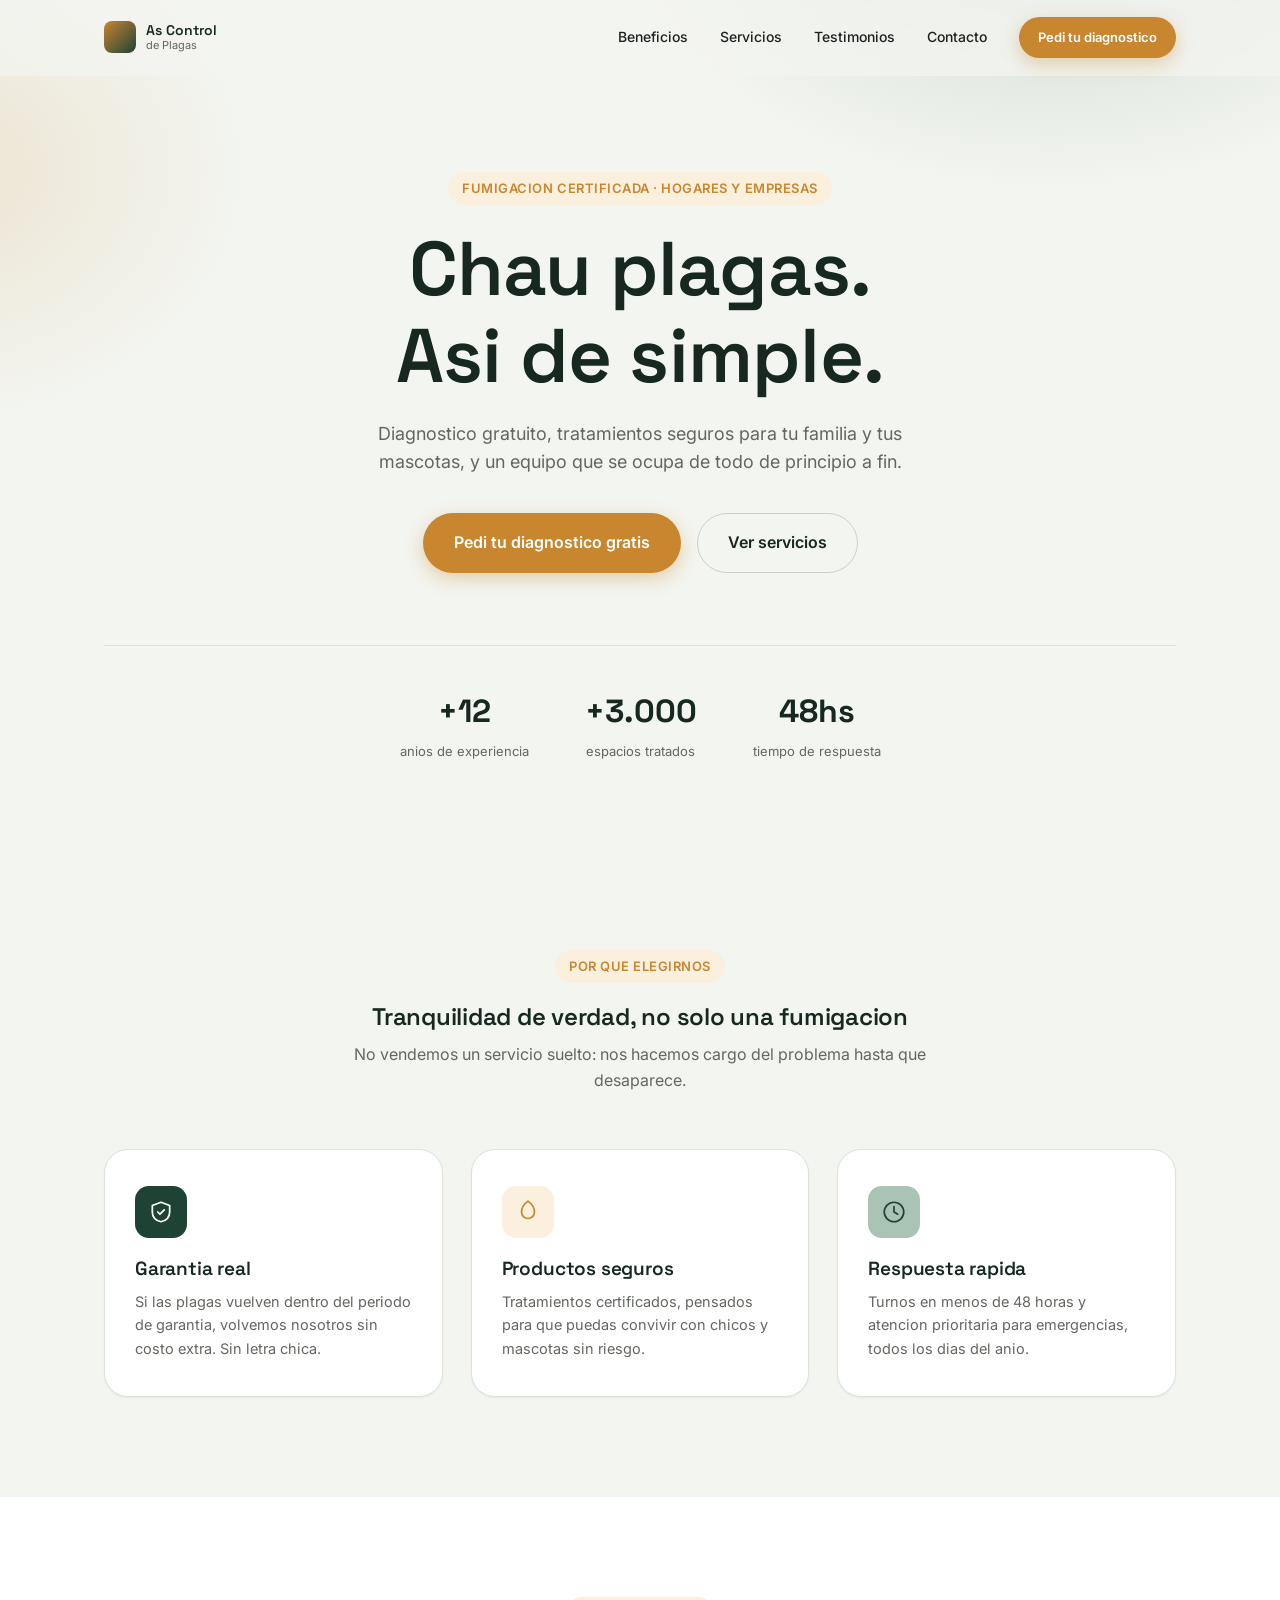
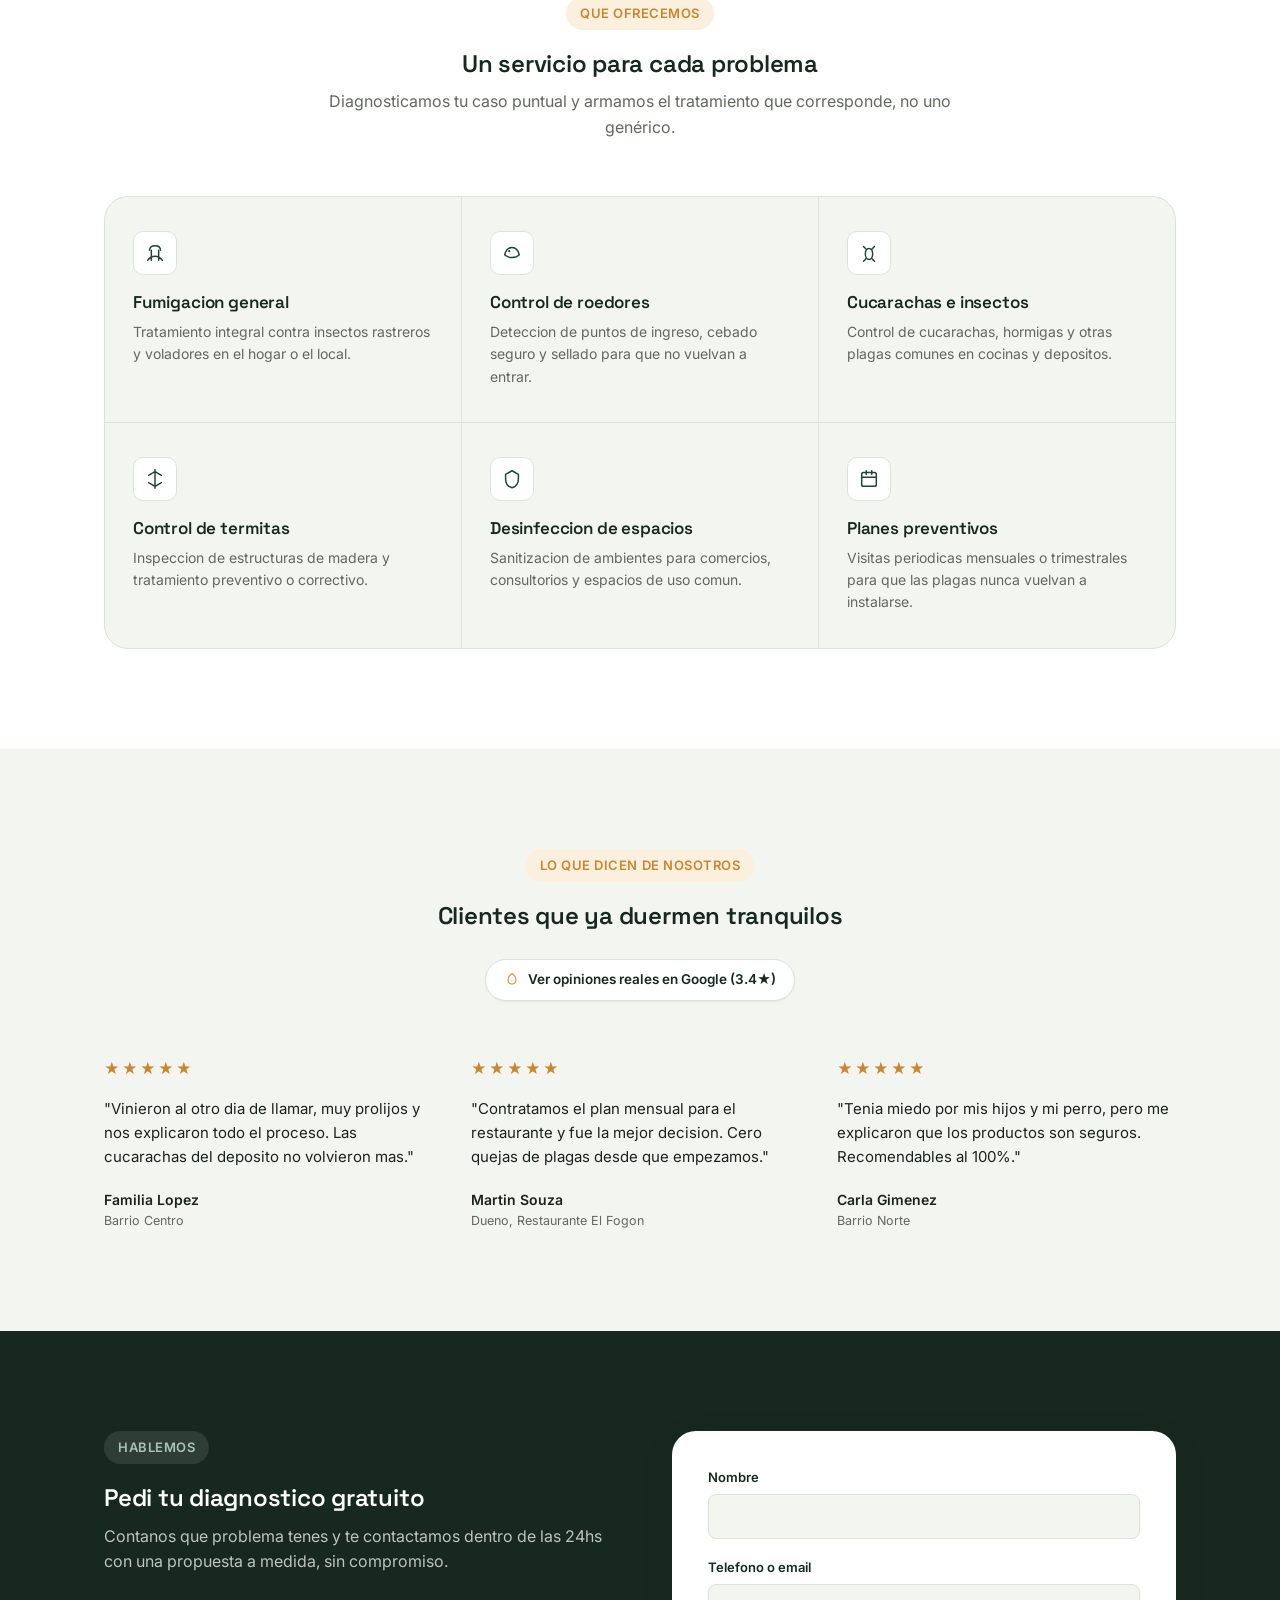
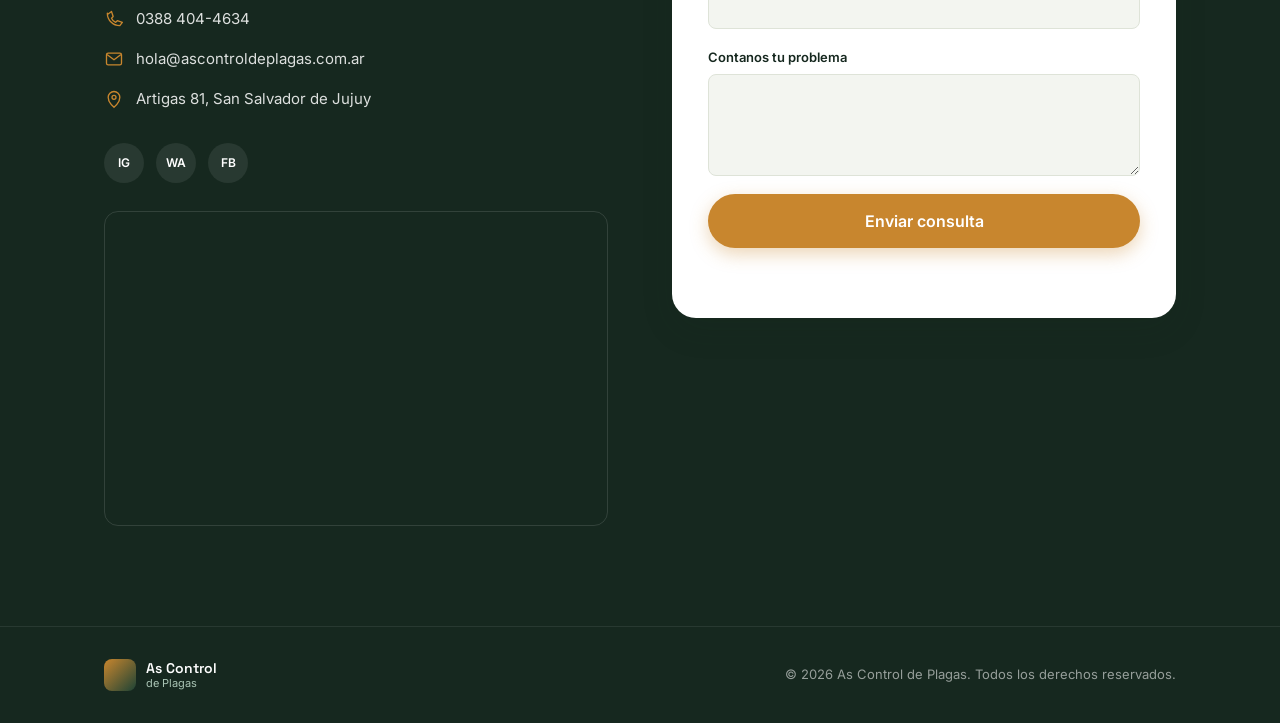
==== index.html @ 462b694d "feat: landing page para As Control de Plagas Pagina de una sola seccion (hero, beneficios, servicios" ====
<!DOCTYPE html>
<html lang="es">
<head>
    <meta charset="UTF-8">
    <meta name="viewport" content="width=device-width, initial-scale=1">
    <title>As Control de Plagas — Fumigacion profesional</title>
    <meta name="description" content="Fumigacion y control de plagas para hogares y empresas. Diagnostico gratuito, productos seguros y garantia real.">
    <link rel="preconnect" href="https://fonts.googleapis.com">
    <link rel="preconnect" href="https://fonts.gstatic.com" crossorigin>
    <link href="https://fonts.googleapis.com/css2?family=Space+Grotesk:wght@500;600;700&family=Inter:wght@400;500;600&display=swap" rel="stylesheet">
    <link rel="stylesheet" href="style.css">
</head>
<body>

    <!-- ============ HEADER ============ -->
    <header class="header" id="header">
        <div class="container header__row">
            <a href="#inicio" class="brand">
                <span class="brand__mark"></span>
                <span class="brand__text">As Control<br><span>de Plagas</span></span>
            </a>

            <nav class="nav" id="nav">
                <a href="#beneficios" class="nav__link">Beneficios</a>
                <a href="#servicios" class="nav__link">Servicios</a>
                <a href="#testimonios" class="nav__link">Testimonios</a>
                <a href="#contacto" class="nav__link">Contacto</a>
                <a href="#contacto" class="btn btn--primary btn--sm">Pedi tu diagnostico</a>
            </nav>

            <button class="nav-toggle" id="nav-toggle" aria-label="Abrir menu" aria-expanded="false" aria-controls="nav">
                <span></span><span></span><span></span>
            </button>
        </div>
    </header>

    <main>

        <!-- ============ HERO ============ -->
        <section class="hero" id="inicio">
            <div class="hero__bg" aria-hidden="true"></div>
            <div class="container hero__inner">
                <p class="eyebrow reveal">Fumigacion certificada · Hogares y empresas</p>
                <h1 class="hero__title reveal">Chau plagas.<br>Asi de simple.</h1>
                <p class="hero__subtitle reveal">
                    Diagnostico gratuito, tratamientos seguros para tu familia y tus mascotas,
                    y un equipo que se ocupa de todo de principio a fin.
                </p>
                <div class="hero__actions reveal">
                    <a href="#contacto" class="btn btn--primary btn--lg">Pedi tu diagnostico gratis</a>
                    <a href="#servicios" class="btn btn--ghost btn--lg">Ver servicios</a>
                </div>

                <dl class="hero__stats reveal">
                    <div class="hero__stat">
                        <dt>+12</dt>
                        <dd>anios de experiencia</dd>
                    </div>
                    <div class="hero__stat">
                        <dt>+3.000</dt>
                        <dd>espacios tratados</dd>
                    </div>
                    <div class="hero__stat">
                        <dt>48hs</dt>
                        <dd>tiempo de respuesta</dd>
                    </div>
                </dl>
            </div>
        </section>

        <!-- ============ BENEFICIOS ============ -->
        <section class="section" id="beneficios">
            <div class="container">
                <div class="section__head reveal">
                    <p class="eyebrow">Por que elegirnos</p>
                    <h2>Tranquilidad de verdad, no solo una fumigacion</h2>
                    <p class="section__lead">No vendemos un servicio suelto: nos hacemos cargo del problema hasta que desaparece.</p>
                </div>

                <div class="cards cards--3">
                    <article class="card reveal">
                        <div class="card__icon card__icon--pine" aria-hidden="true">
                            <svg viewBox="0 0 24 24" fill="none"><path d="M12 3L4 6v6c0 4.5 3.2 7.9 8 9 4.8-1.1 8-4.5 8-9V6l-8-3Z" stroke="currentColor" stroke-width="1.6" stroke-linejoin="round"/><path d="M9 12l2 2 4-4" stroke="currentColor" stroke-width="1.6" stroke-linecap="round" stroke-linejoin="round"/></svg>
                        </div>
                        <h3>Garantia real</h3>
                        <p>Si las plagas vuelven dentro del periodo de garantia, volvemos nosotros sin costo extra. Sin letra chica.</p>
                    </article>

                    <article class="card reveal">
                        <div class="card__icon card__icon--amber" aria-hidden="true">
                            <svg viewBox="0 0 24 24" fill="none"><path d="M12 2c4 3 6 6.5 6 10a6 6 0 1 1-12 0c0-3.5 2-7 6-10Z" stroke="currentColor" stroke-width="1.6" stroke-linejoin="round"/></svg>
                        </div>
                        <h3>Productos seguros</h3>
                        <p>Tratamientos certificados, pensados para que puedas convivir con chicos y mascotas sin riesgo.</p>
                    </article>

                    <article class="card reveal">
                        <div class="card__icon card__icon--sage" aria-hidden="true">
                            <svg viewBox="0 0 24 24" fill="none"><path d="M12 7v5l3.5 2" stroke="currentColor" stroke-width="1.6" stroke-linecap="round" stroke-linejoin="round"/><circle cx="12" cy="12" r="9" stroke="currentColor" stroke-width="1.6"/></svg>
                        </div>
                        <h3>Respuesta rapida</h3>
                        <p>Turnos en menos de 48 horas y atencion prioritaria para emergencias, todos los dias del anio.</p>
                    </article>
                </div>
            </div>
        </section>

        <!-- ============ SERVICIOS ============ -->
        <section class="section section--alt" id="servicios">
            <div class="container">
                <div class="section__head reveal">
                    <p class="eyebrow">Que ofrecemos</p>
                    <h2>Un servicio para cada problema</h2>
                    <p class="section__lead">Diagnosticamos tu caso puntual y armamos el tratamiento que corresponde, no uno genérico.</p>
                </div>

                <div class="services">
                    <article class="service reveal">
                        <div class="service__icon" aria-hidden="true">
                            <svg viewBox="0 0 24 24" fill="none"><path d="M4 20c4-6 12-6 16 0M8 20V9m8 11V9M6 9c0-3 2.5-5 6-5s6 2 6 5" stroke="currentColor" stroke-width="1.6" stroke-linecap="round" stroke-linejoin="round"/></svg>
                        </div>
                        <h3>Fumigacion general</h3>
                        <p>Tratamiento integral contra insectos rastreros y voladores en el hogar o el local.</p>
                    </article>

                    <article class="service reveal">
                        <div class="service__icon" aria-hidden="true">
                            <svg viewBox="0 0 24 24" fill="none"><circle cx="9" cy="10" r="1.2" fill="currentColor"/><path d="M4 14c1-4 3.5-8 8-8s7 4 8 8c-2 2-4.5 3-8 3s-6-1-8-3Z" stroke="currentColor" stroke-width="1.6" stroke-linejoin="round"/></svg>
                        </div>
                        <h3>Control de roedores</h3>
                        <p>Deteccion de puntos de ingreso, cebado seguro y sellado para que no vuelvan a entrar.</p>
                    </article>

                    <article class="service reveal">
                        <div class="service__icon" aria-hidden="true">
                            <svg viewBox="0 0 24 24" fill="none"><ellipse cx="12" cy="13" rx="4" ry="6" stroke="currentColor" stroke-width="1.6"/><path d="M9 8l-3-3M15 8l3-3M9 18l-3 3M15 18l3 3" stroke="currentColor" stroke-width="1.6" stroke-linecap="round"/></svg>
                        </div>
                        <h3>Cucarachas e insectos</h3>
                        <p>Control de cucarachas, hormigas y otras plagas comunes en cocinas y depositos.</p>
                    </article>

                    <article class="service reveal">
                        <div class="service__icon" aria-hidden="true">
                            <svg viewBox="0 0 24 24" fill="none"><path d="M12 2v20M5 8l7-4 7 4M5 16l7 4 7-4" stroke="currentColor" stroke-width="1.6" stroke-linecap="round" stroke-linejoin="round"/></svg>
                        </div>
                        <h3>Control de termitas</h3>
                        <p>Inspeccion de estructuras de madera y tratamiento preventivo o correctivo.</p>
                    </article>

                    <article class="service reveal">
                        <div class="service__icon" aria-hidden="true">
                            <svg viewBox="0 0 24 24" fill="none"><path d="M12 3l7 4v5c0 5-3.2 8.5-7 9.5C8.2 20.5 5 17 5 12V7l7-4Z" stroke="currentColor" stroke-width="1.6" stroke-linejoin="round"/></svg>
                        </div>
                        <h3>Desinfeccion de espacios</h3>
                        <p>Sanitizacion de ambientes para comercios, consultorios y espacios de uso comun.</p>
                    </article>

                    <article class="service reveal">
                        <div class="service__icon" aria-hidden="true">
                            <svg viewBox="0 0 24 24" fill="none"><rect x="4" y="5" width="16" height="15" rx="2" stroke="currentColor" stroke-width="1.6"/><path d="M4 10h16M9 3v4M15 3v4" stroke="currentColor" stroke-width="1.6" stroke-linecap="round"/></svg>
                        </div>
                        <h3>Planes preventivos</h3>
                        <p>Visitas periodicas mensuales o trimestrales para que las plagas nunca vuelvan a instalarse.</p>
                    </article>
                </div>
            </div>
        </section>

        <!-- ============ TESTIMONIOS ============ -->
        <section class="section" id="testimonios">
            <div class="container">
                <div class="section__head reveal">
                    <p class="eyebrow">Lo que dicen de nosotros</p>
                    <h2>Clientes que ya duermen tranquilos</h2>
                    <a class="google-badge" href="https://www.google.com/maps/search/As+Control+de+Plagas+San+Salvador+de+Jujuy" target="_blank" rel="noopener">
                        <svg viewBox="0 0 24 24" fill="none" aria-hidden="true"><path d="M12 2c4 3 6 6.5 6 10a6 6 0 1 1-12 0c0-3.5 2-7 6-10Z" stroke="currentColor" stroke-width="1.6" stroke-linejoin="round"/></svg>
                        Ver opiniones reales en Google (3.4★)
                    </a>
                </div>

                <!-- Testimonios de ejemplo: reemplazar por opiniones reales antes de publicar -->
                <div class="cards cards--3">
                    <article class="testimonial reveal">
                        <div class="testimonial__stars" aria-label="5 de 5 estrellas">★★★★★</div>
                        <p>"Vinieron al otro dia de llamar, muy prolijos y nos explicaron todo el proceso. Las cucarachas del deposito no volvieron mas."</p>
                        <div class="testimonial__author">
                            <span class="testimonial__name">Familia Lopez</span>
                            <span class="testimonial__role">Barrio Centro</span>
                        </div>
                    </article>

                    <article class="testimonial reveal">
                        <div class="testimonial__stars" aria-label="5 de 5 estrellas">★★★★★</div>
                        <p>"Contratamos el plan mensual para el restaurante y fue la mejor decision. Cero quejas de plagas desde que empezamos."</p>
                        <div class="testimonial__author">
                            <span class="testimonial__name">Martin Souza</span>
                            <span class="testimonial__role">Dueno, Restaurante El Fogon</span>
                        </div>
                    </article>

                    <article class="testimonial reveal">
                        <div class="testimonial__stars" aria-label="5 de 5 estrellas">★★★★★</div>
                        <p>"Tenia miedo por mis hijos y mi perro, pero me explicaron que los productos son seguros. Recomendables al 100%."</p>
                        <div class="testimonial__author">
                            <span class="testimonial__name">Carla Gimenez</span>
                            <span class="testimonial__role">Barrio Norte</span>
                        </div>
                    </article>
                </div>
            </div>
        </section>

        <!-- ============ CONTACTO ============ -->
        <section class="section section--dark" id="contacto">
            <div class="container contact">
                <div class="contact__intro reveal">
                    <p class="eyebrow eyebrow--light">Hablemos</p>
                    <h2>Pedi tu diagnostico gratuito</h2>
                    <p class="section__lead section__lead--light">
                        Contanos que problema tenes y te contactamos dentro de las 24hs
                        con una propuesta a medida, sin compromiso.
                    </p>

                    <ul class="contact__list">
                        <li>
                            <svg viewBox="0 0 24 24" fill="none" aria-hidden="true"><path d="M4 5c0 8.3 6.7 15 15 15l3-4-6-2-2 2c-2.5-1-4-2.5-5-5l2-2-2-6-4 3Z" stroke="currentColor" stroke-width="1.6" stroke-linejoin="round"/></svg>
                            <a href="tel:+543884044634">0388 404-4634</a>
                        </li>
                        <li>
                            <svg viewBox="0 0 24 24" fill="none" aria-hidden="true"><rect x="3" y="5" width="18" height="14" rx="2" stroke="currentColor" stroke-width="1.6"/><path d="m4 7 8 6 8-6" stroke="currentColor" stroke-width="1.6" stroke-linecap="round" stroke-linejoin="round"/></svg>
                            <a href="mailto:hola@ascontroldeplagas.com.ar">hola@ascontroldeplagas.com.ar</a>
                        </li>
                        <li>
                            <svg viewBox="0 0 24 24" fill="none" aria-hidden="true"><path d="M12 22s7-6.2 7-12a7 7 0 1 0-14 0c0 5.8 7 12 7 12Z" stroke="currentColor" stroke-width="1.6"/><circle cx="12" cy="10" r="2.4" stroke="currentColor" stroke-width="1.6"/></svg>
                            <a href="https://www.google.com/maps/search/As+Control+de+Plagas+San+Salvador+de+Jujuy" target="_blank" rel="noopener">Artigas 81, San Salvador de Jujuy</a>
                        </li>
                    </ul>

                    <div class="contact__social">
                        <a href="#" aria-label="Instagram">IG</a>
                        <a href="#" aria-label="WhatsApp">WA</a>
                        <a href="#" aria-label="Facebook">FB</a>
                    </div>

                    <div class="contact__map reveal">
                        <iframe
                            src="https://maps.google.com/maps?q=Artigas+81+San+Salvador+de+Jujuy&output=embed"
                            title="Ubicacion de As Control de Plagas en el mapa"
                            loading="lazy"
                            referrerpolicy="no-referrer-when-downgrade">
                        </iframe>
                    </div>
                </div>

                <form class="contact-form reveal" id="contact-form" novalidate>
                    <div class="form-field">
                        <label for="nombre">Nombre</label>
                        <input id="nombre" name="nombre" type="text" required>
                    </div>
                    <div class="form-field">
                        <label for="telefono">Telefono o email</label>
                        <input id="telefono" name="telefono" type="text" required>
                    </div>
                    <div class="form-field">
                        <label for="mensaje">Contanos tu problema</label>
                        <textarea id="mensaje" name="mensaje" rows="4" required></textarea>
                    </div>
                    <button type="submit" class="btn btn--primary btn--lg btn--block">Enviar consulta</button>
                    <p class="contact-form__status" id="contact-form-status" role="status" aria-live="polite"></p>
                </form>
            </div>
        </section>

    </main>

    <!-- ============ FOOTER ============ -->
    <footer class="footer">
        <div class="container footer__row">
            <a href="#inicio" class="brand brand--footer">
                <span class="brand__mark"></span>
                <span class="brand__text">As Control<br><span>de Plagas</span></span>
            </a>
            <p class="footer__copy">© <span id="anio-actual"></span> As Control de Plagas. Todos los derechos reservados.</p>
        </div>
    </footer>

    <a href="#contacto" class="fab" aria-label="Pedir diagnostico">
        <svg viewBox="0 0 24 24" fill="none"><path d="M4 5c0 8.3 6.7 15 15 15l3-4-6-2-2 2c-2.5-1-4-2.5-5-5l2-2-2-6-4 3Z" stroke="currentColor" stroke-width="1.7" stroke-linejoin="round"/></svg>
    </a>

    <script src="script.js"></script>
</body>
</html>
---- style.css ----
:root{
    --color-pine-900:#16281F;
    --color-pine-700:#1E4335;
    --color-pine-500:#2E5D48;
    --color-sage-400:#4C7A63;
    --color-sage-200:#A9C4B4;

    --color-bg:#F3F5F0;
    --color-surface:#FFFFFF;
    --color-border:#DEE3D8;

    --color-text:#1B231F;
    --color-text-muted:#62685F;

    --color-amber:#C8862E;
    --color-amber-bg:#FBF0DE;

    --font-display:"Space Grotesk", sans-serif;
    --font-body:"Inter", sans-serif;

    --radius-sm:8px;
    --radius:14px;
    --radius-lg:24px;
    --shadow-sm:0 1px 2px rgba(22,40,31,0.06);
    --shadow-md:0 12px 32px rgba(22,40,31,0.14);
    --header-h:76px;
    --container-w:1120px;
}

*, *::before, *::after{box-sizing:border-box;}

html{scroll-behavior:smooth; scroll-padding-top:var(--header-h);}

body{
    margin:0;
    font-family:var(--font-body);
    background:var(--color-bg);
    color:var(--color-text);
    font-size:16px;
    line-height:1.6;
    -webkit-font-smoothing:antialiased;
}

h1,h2,h3{
    font-family:var(--font-display);
    font-weight:600;
    margin:0 0 12px;
    letter-spacing:-0.01em;
    line-height:1.15;
    color:var(--color-pine-900);
}

p{margin:0 0 0;}
a{color:inherit; text-decoration:none;}
ul{list-style:none; margin:0; padding:0;}
button{font-family:inherit;}
img,svg{display:block; max-width:100%;}

.container{
    width:100%;
    max-width:var(--container-w);
    margin:0 auto;
    padding:0 24px;
}

/* ---------- botones ---------- */

.btn{
    display:inline-flex;
    align-items:center;
    justify-content:center;
    gap:8px;
    padding:13px 24px;
    border-radius:100px;
    font-family:var(--font-body);
    font-weight:600;
    font-size:15px;
    border:1px solid transparent;
    cursor:pointer;
    transition:transform .18s ease, box-shadow .18s ease, background-color .18s ease, color .18s ease;
    white-space:nowrap;
}

.btn--primary{
    background:var(--color-amber);
    color:#fff;
    box-shadow:0 6px 18px rgba(200,134,46,0.35);
}
.btn--primary:hover{transform:translateY(-2px); box-shadow:0 10px 24px rgba(200,134,46,0.42);}

.btn--ghost{
    background:transparent;
    border-color:rgba(27,35,31,0.18);
    color:var(--color-pine-900);
}
.btn--ghost:hover{background:rgba(27,35,31,0.05); transform:translateY(-2px);}

.btn--lg{padding:16px 30px; font-size:16px;}
.btn--sm{padding:9px 18px; font-size:13px;}
.btn--block{width:100%;}

/* ---------- header ---------- */

.header{
    position:fixed;
    top:0; left:0; right:0;
    height:var(--header-h);
    display:flex;
    align-items:center;
    z-index:100;
    background:rgba(243,245,240,0.75);
    backdrop-filter:blur(10px);
    -webkit-backdrop-filter:blur(10px);
    border-bottom:1px solid transparent;
    transition:border-color .25s ease, background-color .25s ease;
}

.header.is-scrolled{
    background:rgba(243,245,240,0.92);
    border-bottom-color:var(--color-border);
}

.header__row{
    display:flex;
    align-items:center;
    justify-content:space-between;
    gap:24px;
}

.brand{
    display:flex;
    align-items:center;
    gap:10px;
    flex-shrink:0;
}

.brand__mark{
    width:32px;
    height:32px;
    border-radius:8px;
    background:linear-gradient(135deg, var(--color-amber), var(--color-pine-700));
    flex-shrink:0;
}

.brand__text{
    font-family:var(--font-display);
    font-weight:600;
    font-size:14px;
    line-height:1.2;
    color:var(--color-pine-900);
}
.brand__text span{
    display:block;
    font-size:11px;
    font-weight:400;
    color:var(--color-text-muted);
    font-family:var(--font-body);
}

.brand--footer .brand__text{color:#fff;}
.brand--footer .brand__text span{color:var(--color-sage-200);}

.nav{
    display:flex;
    align-items:center;
    gap:32px;
}

.nav__link{
    font-size:14px;
    font-weight:500;
    color:var(--color-text);
    position:relative;
    padding:4px 0;
}
.nav__link::after{
    content:"";
    position:absolute;
    left:0; right:100%;
    bottom:0;
    height:2px;
    background:var(--color-amber);
    transition:right .22s ease;
}
.nav__link:hover::after{right:0;}

.nav-toggle{
    display:none;
    flex-direction:column;
    justify-content:center;
    gap:5px;
    width:40px;
    height:40px;
    border:none;
    background:transparent;
    cursor:pointer;
    flex-shrink:0;
}
.nav-toggle span{
    display:block;
    height:2px;
    width:22px;
    margin:0 auto;
    background:var(--color-pine-900);
    border-radius:2px;
    transition:transform .25s ease, opacity .25s ease;
}
.nav-toggle.is-open span:nth-child(1){transform:translateY(7px) rotate(45deg);}
.nav-toggle.is-open span:nth-child(2){opacity:0;}
.nav-toggle.is-open span:nth-child(3){transform:translateY(-7px) rotate(-45deg);}

/* ---------- hero ---------- */

.hero{
    position:relative;
    padding:calc(var(--header-h) + 96px) 0 88px;
    overflow:hidden;
}

.hero__bg{
    position:absolute;
    inset:0;
    z-index:-1;
    background:
        radial-gradient(640px 420px at 82% -10%, rgba(76,122,99,0.22), transparent 65%),
        radial-gradient(520px 420px at -5% 20%, rgba(200,134,46,0.16), transparent 60%),
        var(--color-bg);
}

.hero__inner{text-align:center;}

.eyebrow{
    display:inline-block;
    font-size:13px;
    font-weight:600;
    letter-spacing:0.04em;
    text-transform:uppercase;
    color:var(--color-sage-400);
    background:var(--color-amber-bg);
    color:var(--color-amber);
    padding:6px 14px;
    border-radius:100px;
    margin:0 0 20px;
}

.eyebrow--light{background:rgba(255,255,255,0.1); color:var(--color-sage-200);}

.hero__title{
    font-size:clamp(40px, 6.5vw, 76px);
    max-width:16ch;
    margin:0 auto 20px;
}

.hero__subtitle{
    font-size:18px;
    color:var(--color-text-muted);
    max-width:52ch;
    margin:0 auto 36px;
}

.hero__actions{
    display:flex;
    align-items:center;
    justify-content:center;
    gap:16px;
    flex-wrap:wrap;
    margin-bottom:72px;
}

.hero__stats{
    display:flex;
    justify-content:center;
    gap:56px;
    flex-wrap:wrap;
    margin:0;
    padding-top:40px;
    border-top:1px solid var(--color-border);
}

.hero__stat{display:flex; flex-direction:column; align-items:center; gap:4px;}
.hero__stat dt{
    font-family:var(--font-display);
    font-size:32px;
    font-weight:700;
    color:var(--color-pine-900);
}
.hero__stat dd{margin:0; font-size:13px; color:var(--color-text-muted);}

/* ---------- secciones genericas ---------- */

.section{padding:100px 0;}
.section--alt{background:var(--color-surface);}

.section__head{
    text-align:center;
    max-width:640px;
    margin:0 auto 56px;
}

.section__lead{
    font-size:16px;
    color:var(--color-text-muted);
    margin-top:12px;
}
.section__lead--light{color:rgba(255,255,255,0.72);}

.google-badge{
    display:inline-flex;
    align-items:center;
    gap:8px;
    margin-top:18px;
    padding:9px 18px;
    border-radius:100px;
    border:1px solid var(--color-border);
    background:var(--color-surface);
    font-size:13.5px;
    font-weight:600;
    color:var(--color-pine-900);
    box-shadow:var(--shadow-sm);
    transition:transform .2s ease, box-shadow .2s ease;
}
.google-badge svg{width:16px; height:16px; color:var(--color-amber);}
.google-badge:hover{transform:translateY(-2px); box-shadow:var(--shadow-md);}

/* ---------- cards (beneficios / testimonios) ---------- */

.cards{
    display:grid;
    gap:28px;
}
.cards--3{grid-template-columns:repeat(3, 1fr);}

.card{
    background:var(--color-surface);
    border:1px solid var(--color-border);
    border-radius:var(--radius-lg);
    padding:36px 30px;
    box-shadow:var(--shadow-sm);
    transition:transform .25s ease, box-shadow .25s ease;
}
.card:hover{transform:translateY(-6px); box-shadow:var(--shadow-md);}

.card__icon{
    width:52px;
    height:52px;
    border-radius:14px;
    display:flex;
    align-items:center;
    justify-content:center;
    margin-bottom:20px;
}
.card__icon svg{width:26px; height:26px;}
.card__icon--pine{background:var(--color-pine-700); color:#fff;}
.card__icon--amber{background:var(--color-amber-bg); color:var(--color-amber);}
.card__icon--sage{background:var(--color-sage-200); color:var(--color-pine-700);}

.card h3{font-size:19px; margin-bottom:10px;}
.card p{color:var(--color-text-muted); font-size:14.5px;}

/* ---------- servicios ---------- */

.services{
    display:grid;
    grid-template-columns:repeat(3, 1fr);
    gap:1px;
    background:var(--color-border);
    border:1px solid var(--color-border);
    border-radius:var(--radius-lg);
    overflow:hidden;
}

.service{
    background:var(--color-bg);
    padding:34px 28px;
    transition:background-color .2s ease;
}
.service:hover{background:var(--color-surface);}

.service__icon{
    width:44px;
    height:44px;
    border-radius:10px;
    background:var(--color-surface);
    border:1px solid var(--color-border);
    color:var(--color-pine-700);
    display:flex;
    align-items:center;
    justify-content:center;
    margin-bottom:18px;
}
.service__icon svg{width:22px; height:22px;}

.service h3{font-size:17px; margin-bottom:8px;}
.service p{color:var(--color-text-muted); font-size:14px;}

/* ---------- testimonios ---------- */

.testimonial{
    display:flex;
    flex-direction:column;
}
.testimonial__stars{
    color:var(--color-amber);
    letter-spacing:2px;
    margin-bottom:16px;
    font-size:15px;
}
.testimonial p{
    font-size:15px;
    color:var(--color-text);
    flex:1;
    margin-bottom:20px;
}
.testimonial__author{display:flex; flex-direction:column;}
.testimonial__name{font-weight:600; font-size:14px;}
.testimonial__role{font-size:12.5px; color:var(--color-text-muted);}

/* ---------- contacto ---------- */

.section--dark{
    background:var(--color-pine-900);
    color:#fff;
}
.section--dark h2{color:#fff;}

.contact{
    display:grid;
    grid-template-columns:1fr 1fr;
    gap:64px;
    align-items:start;
}

.contact__list{
    display:flex;
    flex-direction:column;
    gap:16px;
    margin:32px 0;
}
.contact__list li{
    display:flex;
    align-items:center;
    gap:12px;
    font-size:15px;
    color:rgba(255,255,255,0.85);
}
.contact__list svg{width:20px; height:20px; color:var(--color-amber); flex-shrink:0;}
.contact__list a:hover{text-decoration:underline;}

.contact__map{
    margin-top:28px;
    border-radius:var(--radius);
    overflow:hidden;
    border:1px solid rgba(255,255,255,0.12);
    aspect-ratio:16/10;
}
.contact__map iframe{
    width:100%;
    height:100%;
    border:0;
    display:block;
}

.contact__social{display:flex; gap:12px;}
.contact__social a{
    width:40px; height:40px;
    border-radius:100px;
    background:rgba(255,255,255,0.08);
    display:flex; align-items:center; justify-content:center;
    font-size:12px; font-weight:600;
    transition:background-color .2s ease, transform .2s ease;
}
.contact__social a:hover{background:var(--color-amber); transform:translateY(-2px);}

.contact-form{
    background:var(--color-surface);
    border-radius:var(--radius-lg);
    padding:36px;
    box-shadow:var(--shadow-md);
}

.form-field{
    display:flex;
    flex-direction:column;
    gap:6px;
    margin-bottom:18px;
}
.form-field label{
    font-size:13px;
    font-weight:600;
    color:var(--color-pine-900);
}
.form-field input,
.form-field textarea{
    font-family:var(--font-body);
    font-size:15px;
    padding:12px 14px;
    border:1px solid var(--color-border);
    border-radius:var(--radius-sm);
    background:var(--color-bg);
    color:var(--color-text);
    resize:vertical;
}
.form-field input:focus,
.form-field textarea:focus{
    outline:2px solid var(--color-sage-400);
    outline-offset:1px;
    background:var(--color-surface);
}

.contact-form__status{
    margin:14px 0 0;
    font-size:14px;
    min-height:20px;
    color:var(--color-pine-700);
}
.contact-form__status.is-error{color:#B23A34;}

/* ---------- footer ---------- */

.footer{
    background:var(--color-pine-900);
    border-top:1px solid rgba(255,255,255,0.08);
    padding:32px 0;
}
.footer__row{
    display:flex;
    align-items:center;
    justify-content:space-between;
    gap:16px;
    flex-wrap:wrap;
}
.footer__copy{
    font-size:13px;
    color:rgba(255,255,255,0.55);
    margin:0;
}

/* ---------- boton flotante mobile ---------- */

.fab{
    position:fixed;
    right:20px;
    bottom:20px;
    width:56px;
    height:56px;
    border-radius:100px;
    background:var(--color-amber);
    color:#fff;
    display:none;
    align-items:center;
    justify-content:center;
    box-shadow:0 10px 24px rgba(200,134,46,0.45);
    z-index:90;
}
.fab svg{width:24px; height:24px;}

/* ---------- animacion scroll-reveal ---------- */

.reveal{
    opacity:0;
    transform:translateY(24px);
    transition:opacity .7s ease, transform .7s ease;
}
.reveal.is-visible{
    opacity:1;
    transform:translateY(0);
}

@media (prefers-reduced-motion: reduce){
    html{scroll-behavior:auto;}
    .reveal{opacity:1; transform:none; transition:none;}
    .card:hover, .btn:hover{transform:none;}
}

/* ---------- responsive ---------- */

@media (max-width:900px){
    .cards--3{grid-template-columns:1fr 1fr;}
    .services{grid-template-columns:1fr 1fr;}
    .contact{grid-template-columns:1fr; gap:40px;}
}

@media (max-width:760px){
    .nav{
        position:fixed;
        top:var(--header-h);
        left:0; right:0;
        flex-direction:column;
        align-items:stretch;
        gap:0;
        background:var(--color-surface);
        border-bottom:1px solid var(--color-border);
        box-shadow:var(--shadow-md);
        padding:8px 24px 20px;
        transform:translateY(-8px);
        opacity:0;
        pointer-events:none;
        transition:transform .2s ease, opacity .2s ease;
    }
    .nav.is-open{transform:translateY(0); opacity:1; pointer-events:auto;}
    .nav__link{padding:14px 0; border-bottom:1px solid var(--color-border);}
    .nav .btn{margin-top:16px; width:100%;}
    .nav-toggle{display:flex;}

    .hero{padding-top:calc(var(--header-h) + 56px); padding-bottom:64px;}
    .hero__stats{gap:32px; row-gap:24px;}

    .section{padding:72px 0;}
    .cards--3{grid-template-columns:1fr;}
    .services{grid-template-columns:1fr;}

    .fab{display:flex;}
}

@media (max-width:480px){
    .container{padding:0 18px;}
    .hero__actions{flex-direction:column; align-items:stretch;}
    .hero__actions .btn{width:100%;}
    .contact-form{padding:26px 22px;}
}
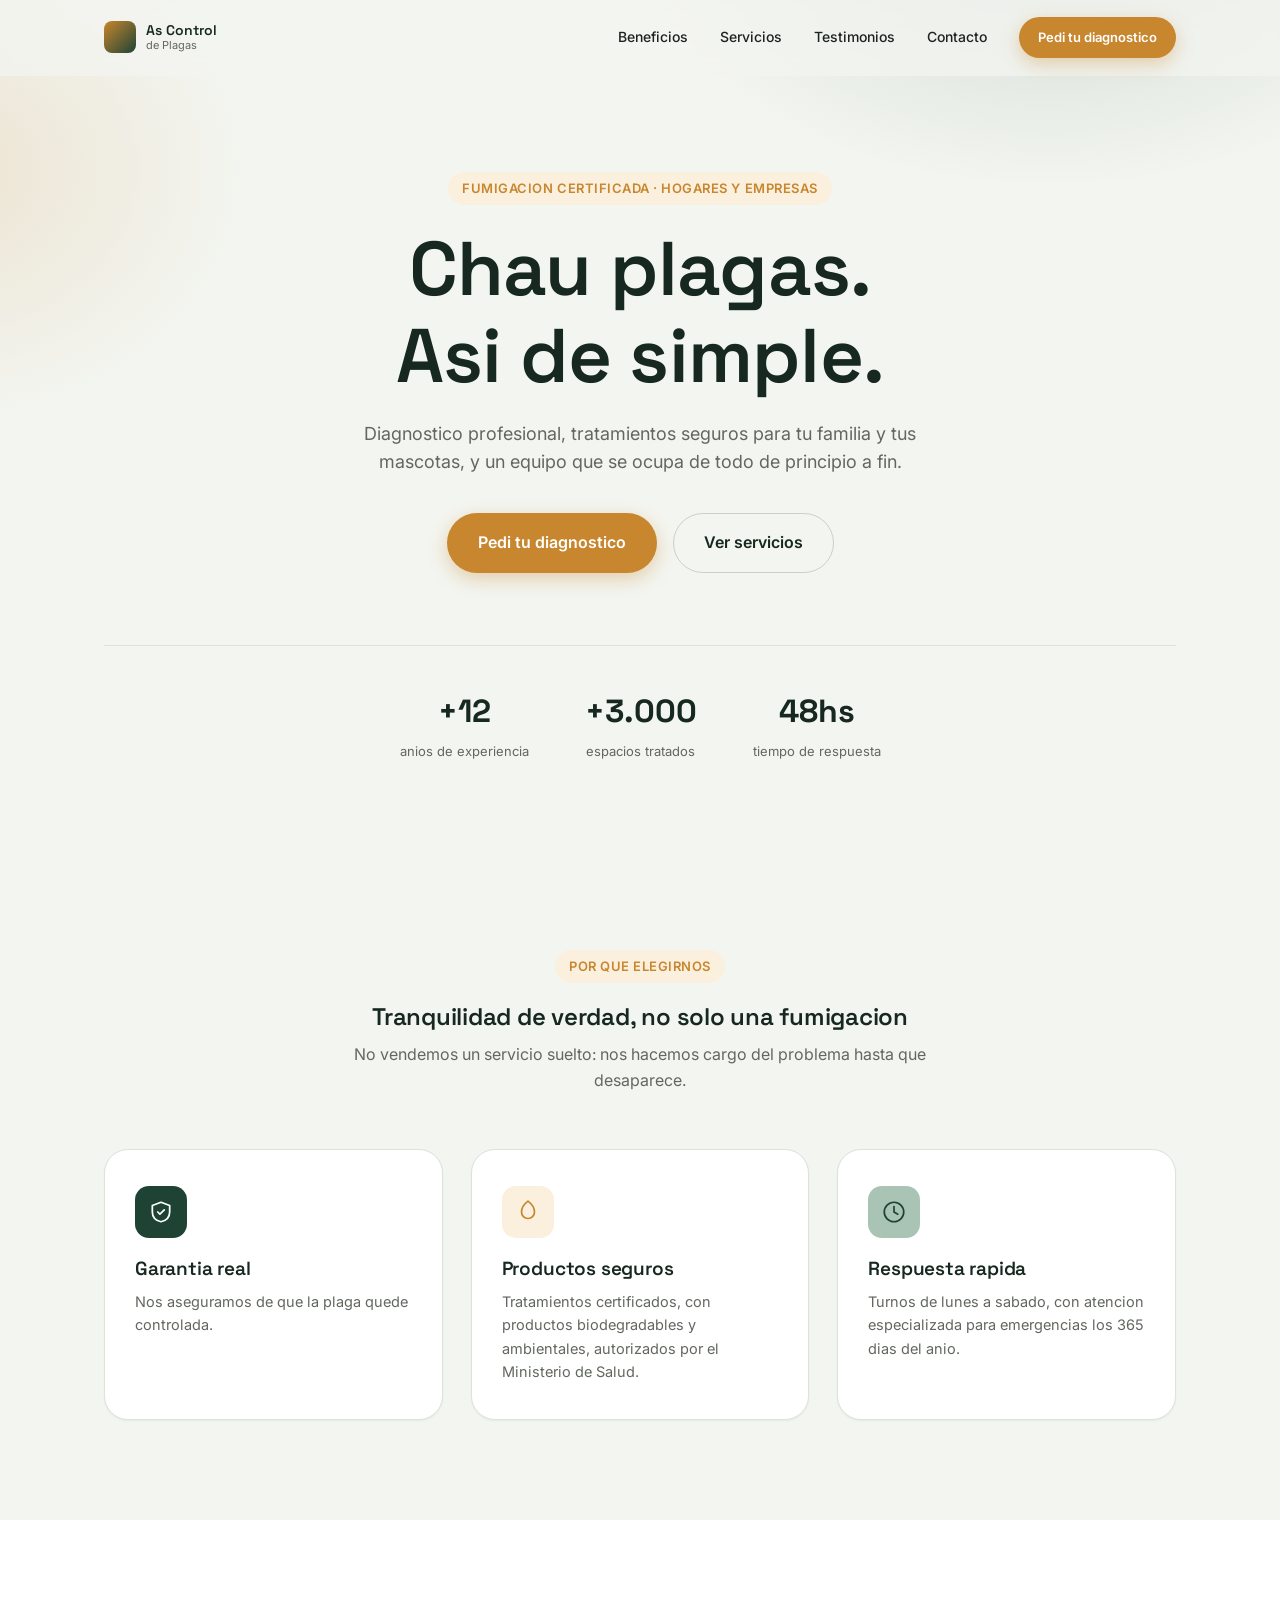
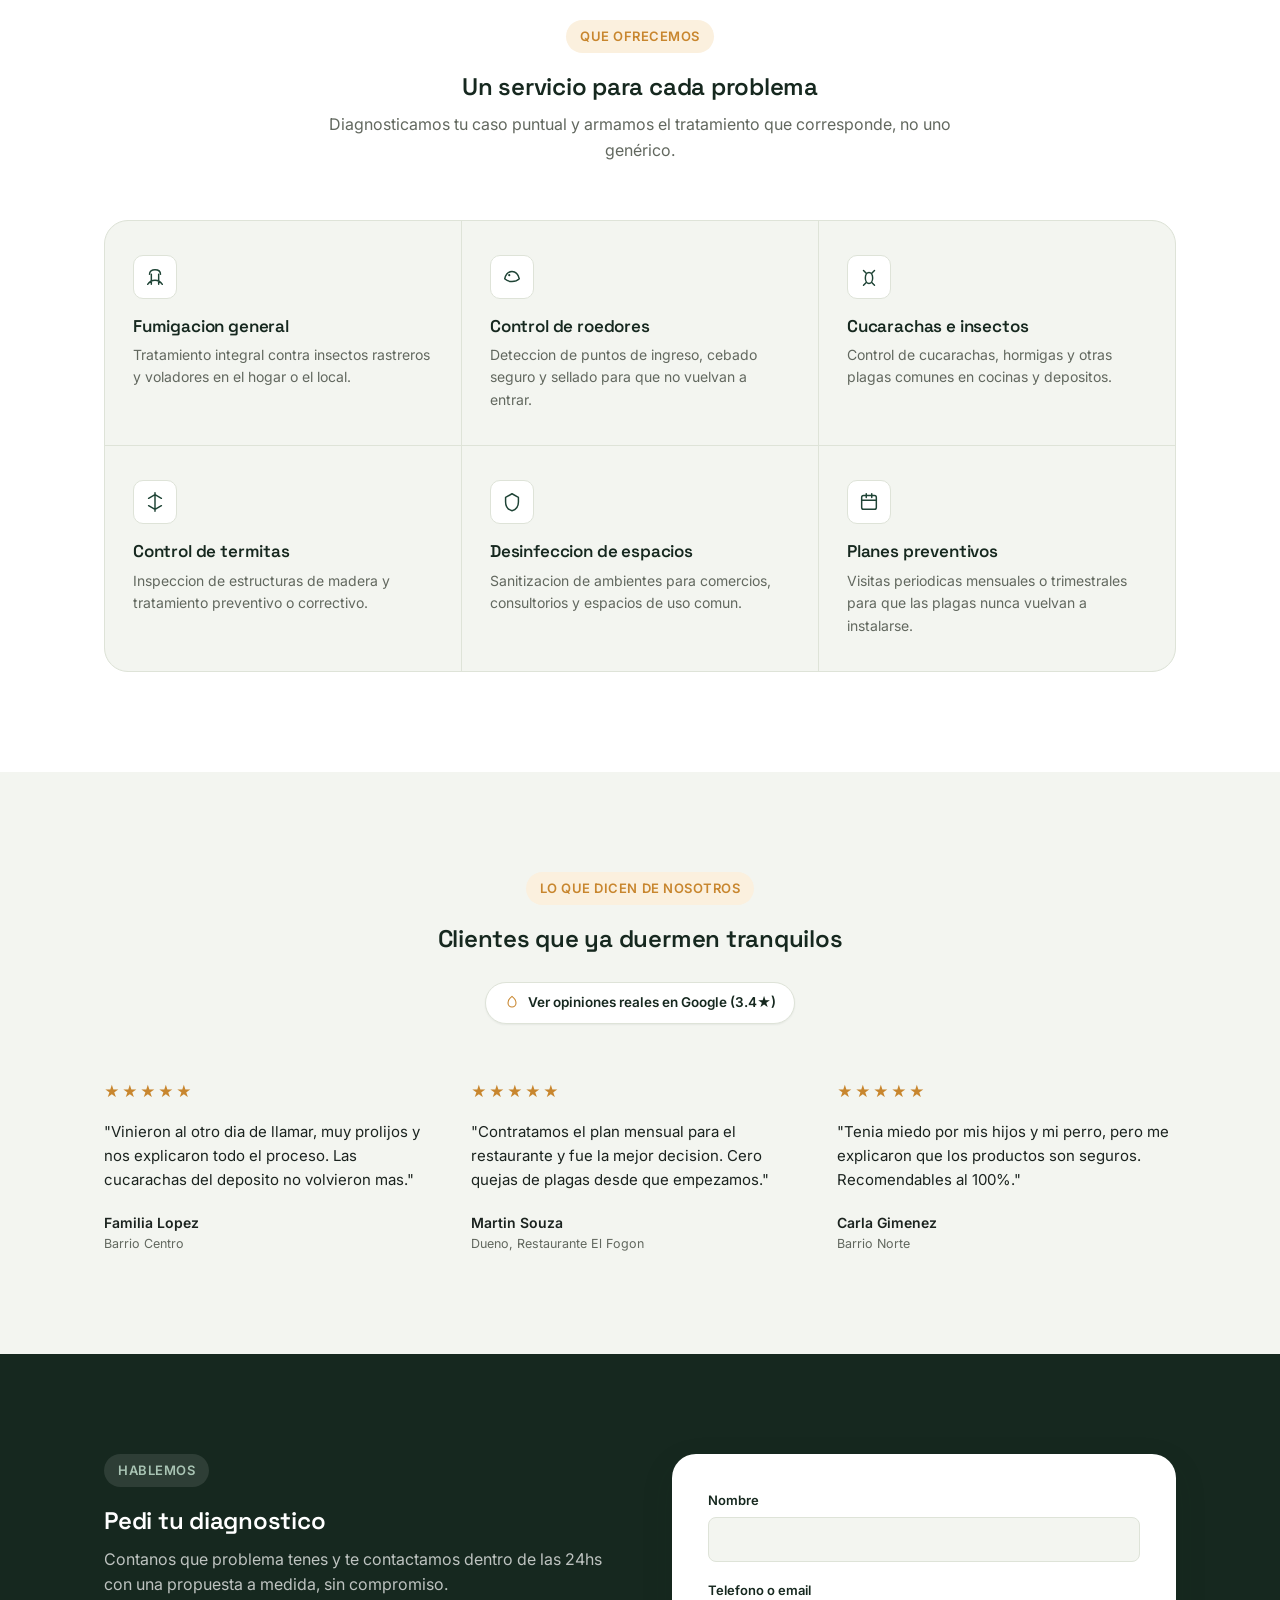
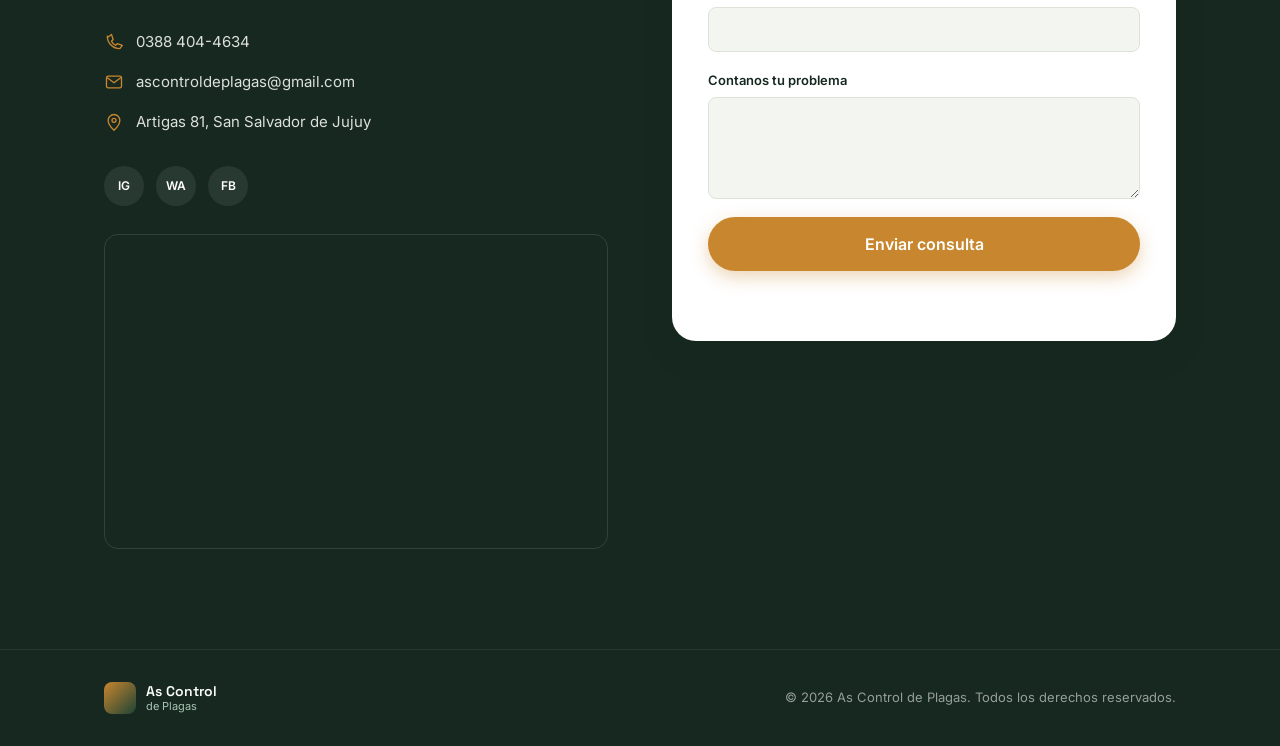
==== commit 4886f073: "fix: corrige textos de la landing (diagnostico no es gratis, copy y email) - "Diagnostico gratis/gra" ====
--- a/index.html
+++ b/index.html
@@ -4,7 +4,7 @@
     <meta charset="UTF-8">
     <meta name="viewport" content="width=device-width, initial-scale=1">
     <title>As Control de Plagas — Fumigacion profesional</title>
-    <meta name="description" content="Fumigacion y control de plagas para hogares y empresas. Diagnostico gratuito, productos seguros y garantia real.">
+    <meta name="description" content="Fumigacion y control de plagas para hogares y empresas. Diagnostico profesional, productos certificados y atencion especializada.">
     <link rel="preconnect" href="https://fonts.googleapis.com">
     <link rel="preconnect" href="https://fonts.gstatic.com" crossorigin>
     <link href="https://fonts.googleapis.com/css2?family=Space+Grotesk:wght@500;600;700&family=Inter:wght@400;500;600&display=swap" rel="stylesheet">
@@ -43,11 +43,11 @@
                 <p class="eyebrow reveal">Fumigacion certificada · Hogares y empresas</p>
                 <h1 class="hero__title reveal">Chau plagas.<br>Asi de simple.</h1>
                 <p class="hero__subtitle reveal">
-                    Diagnostico gratuito, tratamientos seguros para tu familia y tus mascotas,
+                    Diagnostico profesional, tratamientos seguros para tu familia y tus mascotas,
                     y un equipo que se ocupa de todo de principio a fin.
                 </p>
                 <div class="hero__actions reveal">
-                    <a href="#contacto" class="btn btn--primary btn--lg">Pedi tu diagnostico gratis</a>
+                    <a href="#contacto" class="btn btn--primary btn--lg">Pedi tu diagnostico</a>
                     <a href="#servicios" class="btn btn--ghost btn--lg">Ver servicios</a>
                 </div>
 
@@ -83,7 +83,7 @@
                             <svg viewBox="0 0 24 24" fill="none"><path d="M12 3L4 6v6c0 4.5 3.2 7.9 8 9 4.8-1.1 8-4.5 8-9V6l-8-3Z" stroke="currentColor" stroke-width="1.6" stroke-linejoin="round"/><path d="M9 12l2 2 4-4" stroke="currentColor" stroke-width="1.6" stroke-linecap="round" stroke-linejoin="round"/></svg>
                         </div>
                         <h3>Garantia real</h3>
-                        <p>Si las plagas vuelven dentro del periodo de garantia, volvemos nosotros sin costo extra. Sin letra chica.</p>
+                        <p>Nos aseguramos de que la plaga quede controlada.</p>
                     </article>
 
                     <article class="card reveal">
@@ -91,7 +91,7 @@
                             <svg viewBox="0 0 24 24" fill="none"><path d="M12 2c4 3 6 6.5 6 10a6 6 0 1 1-12 0c0-3.5 2-7 6-10Z" stroke="currentColor" stroke-width="1.6" stroke-linejoin="round"/></svg>
                         </div>
                         <h3>Productos seguros</h3>
-                        <p>Tratamientos certificados, pensados para que puedas convivir con chicos y mascotas sin riesgo.</p>
+                        <p>Tratamientos certificados, con productos biodegradables y ambientales, autorizados por el Ministerio de Salud.</p>
                     </article>
 
                     <article class="card reveal">
@@ -99,7 +99,7 @@
                             <svg viewBox="0 0 24 24" fill="none"><path d="M12 7v5l3.5 2" stroke="currentColor" stroke-width="1.6" stroke-linecap="round" stroke-linejoin="round"/><circle cx="12" cy="12" r="9" stroke="currentColor" stroke-width="1.6"/></svg>
                         </div>
                         <h3>Respuesta rapida</h3>
-                        <p>Turnos en menos de 48 horas y atencion prioritaria para emergencias, todos los dias del anio.</p>
+                        <p>Turnos de lunes a sabado, con atencion especializada para emergencias los 365 dias del anio.</p>
                     </article>
                 </div>
             </div>
@@ -215,7 +215,7 @@
             <div class="container contact">
                 <div class="contact__intro reveal">
                     <p class="eyebrow eyebrow--light">Hablemos</p>
-                    <h2>Pedi tu diagnostico gratuito</h2>
+                    <h2>Pedi tu diagnostico</h2>
                     <p class="section__lead section__lead--light">
                         Contanos que problema tenes y te contactamos dentro de las 24hs
                         con una propuesta a medida, sin compromiso.
@@ -228,7 +228,7 @@
                         </li>
                         <li>
                             <svg viewBox="0 0 24 24" fill="none" aria-hidden="true"><rect x="3" y="5" width="18" height="14" rx="2" stroke="currentColor" stroke-width="1.6"/><path d="m4 7 8 6 8-6" stroke="currentColor" stroke-width="1.6" stroke-linecap="round" stroke-linejoin="round"/></svg>
-                            <a href="mailto:hola@ascontroldeplagas.com.ar">hola@ascontroldeplagas.com.ar</a>
+                            <a href="mailto:ascontroldeplagas@gmail.com">ascontroldeplagas@gmail.com</a>
                         </li>
                         <li>
                             <svg viewBox="0 0 24 24" fill="none" aria-hidden="true"><path d="M12 22s7-6.2 7-12a7 7 0 1 0-14 0c0 5.8 7 12 7 12Z" stroke="currentColor" stroke-width="1.6"/><circle cx="12" cy="10" r="2.4" stroke="currentColor" stroke-width="1.6"/></svg>
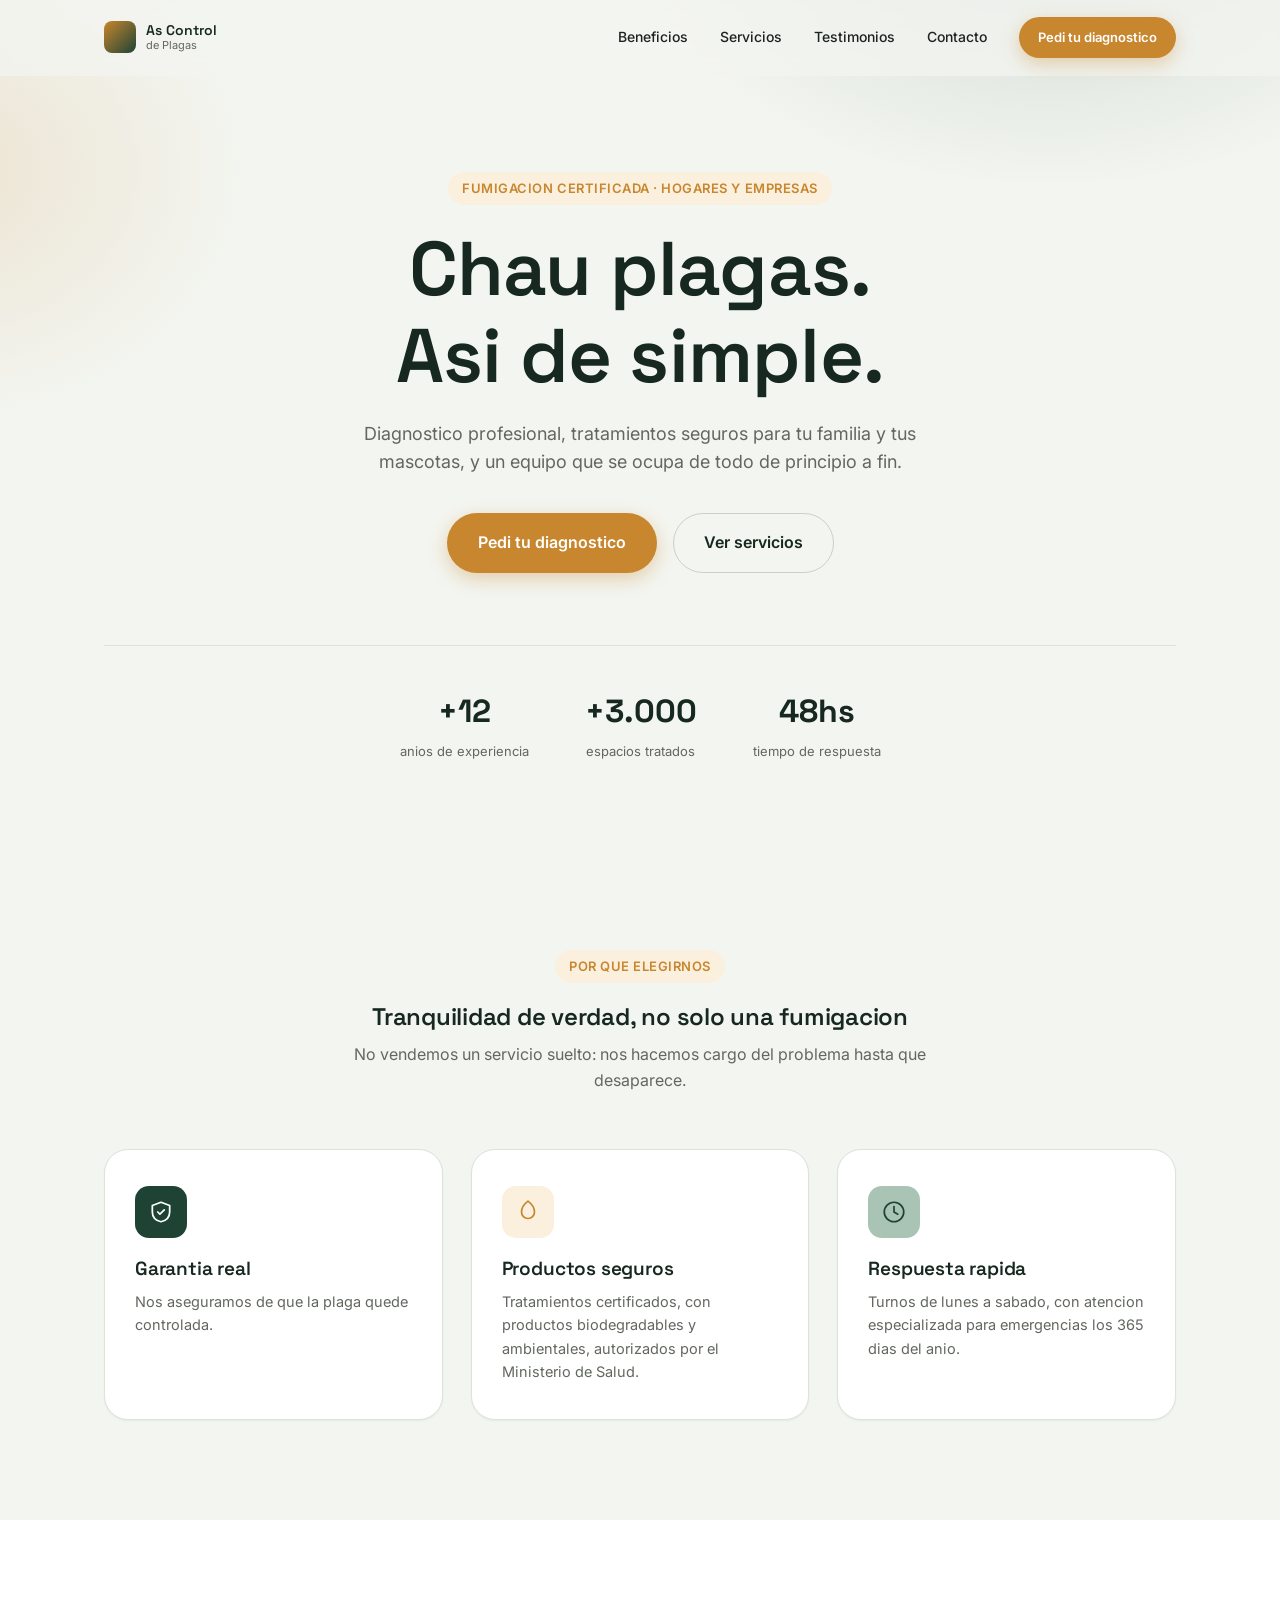
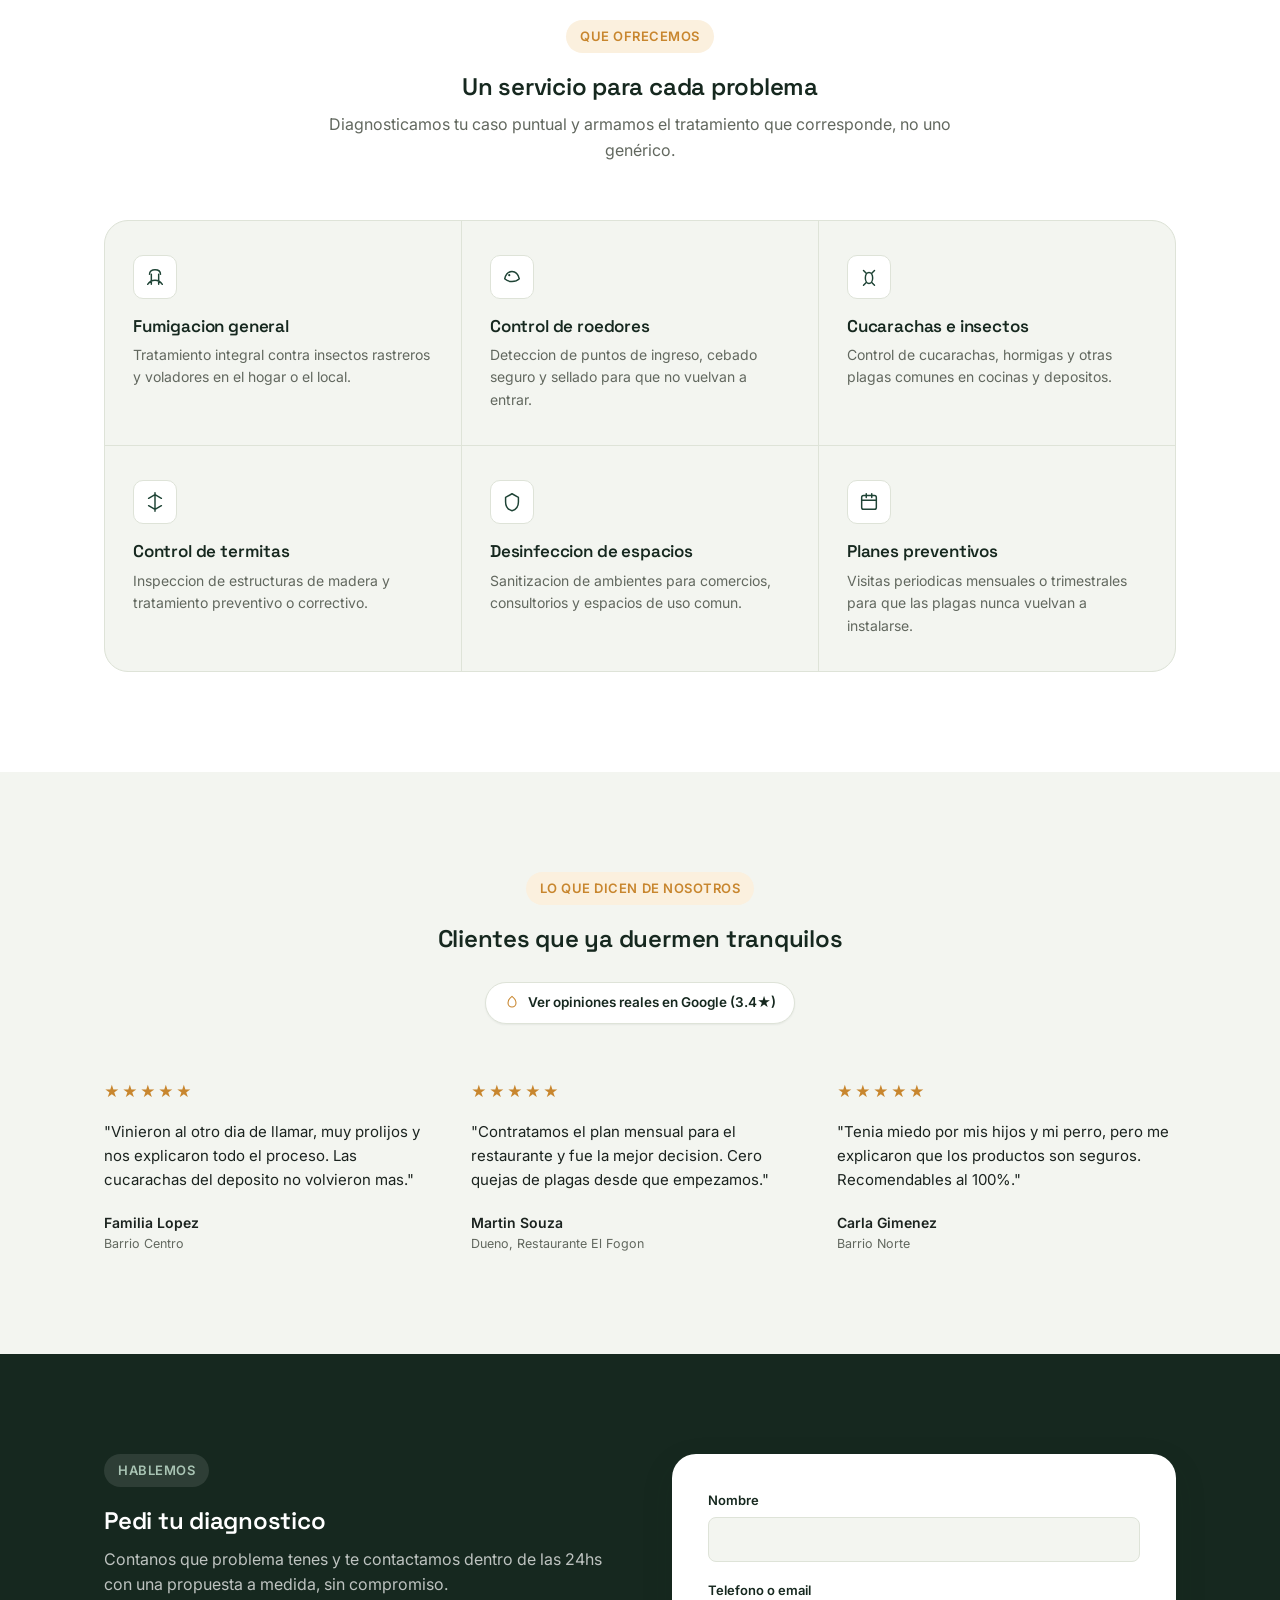
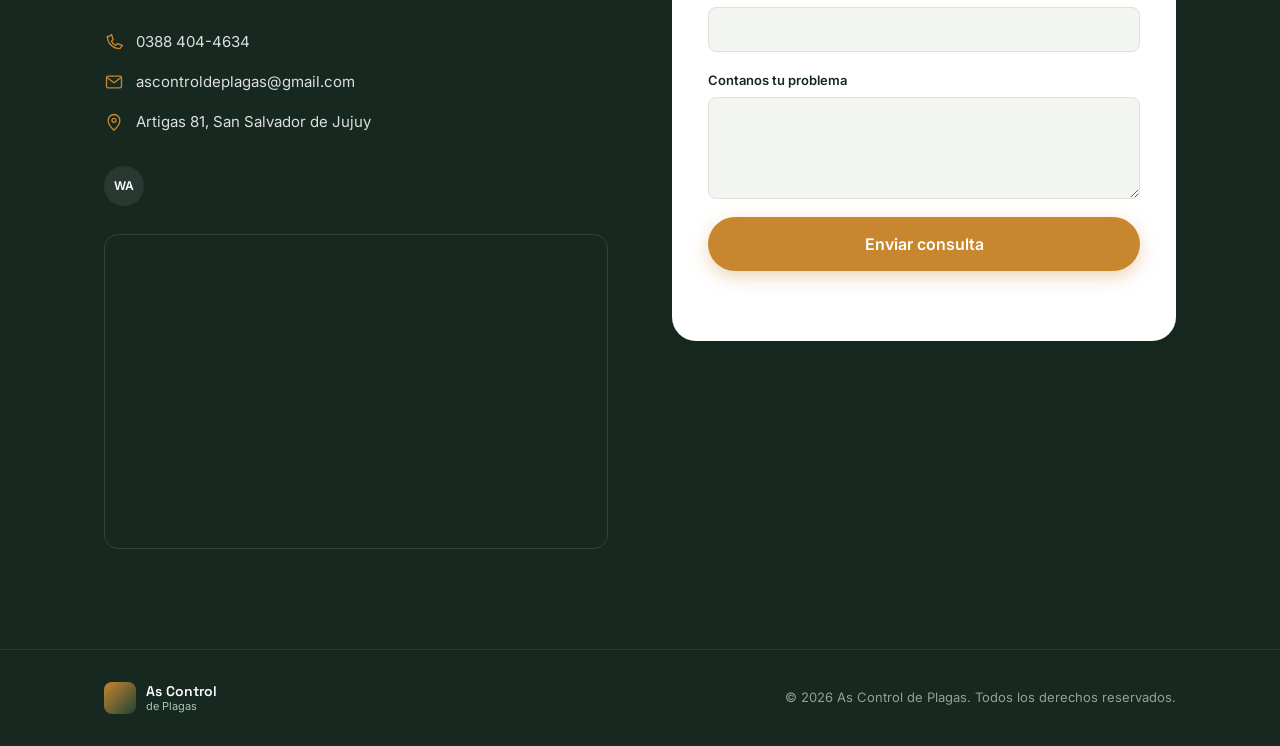
==== commit 4b3d7fb3: "fix: redes sociales reales en el footer de contacto Sacamos Instagram y Facebook (todavia no existen" ====
--- a/index.html
+++ b/index.html
@@ -237,9 +237,7 @@
                     </ul>
 
                     <div class="contact__social">
-                        <a href="#" aria-label="Instagram">IG</a>
-                        <a href="#" aria-label="WhatsApp">WA</a>
-                        <a href="#" aria-label="Facebook">FB</a>
+                        <a href="https://wa.me/5493884044634" target="_blank" rel="noopener" aria-label="WhatsApp">WA</a>
                     </div>
 
                     <div class="contact__map reveal">
@@ -252,7 +250,7 @@
                     </div>
                 </div>
 
-                <form class="contact-form reveal" id="contact-form" novalidate>
+                <form class="contact-form reveal" id="contact-form" action="https://formspree.io/f/mzezoyje" method="POST" novalidate>
                     <div class="form-field">
                         <label for="nombre">Nombre</label>
                         <input id="nombre" name="nombre" type="text" required>
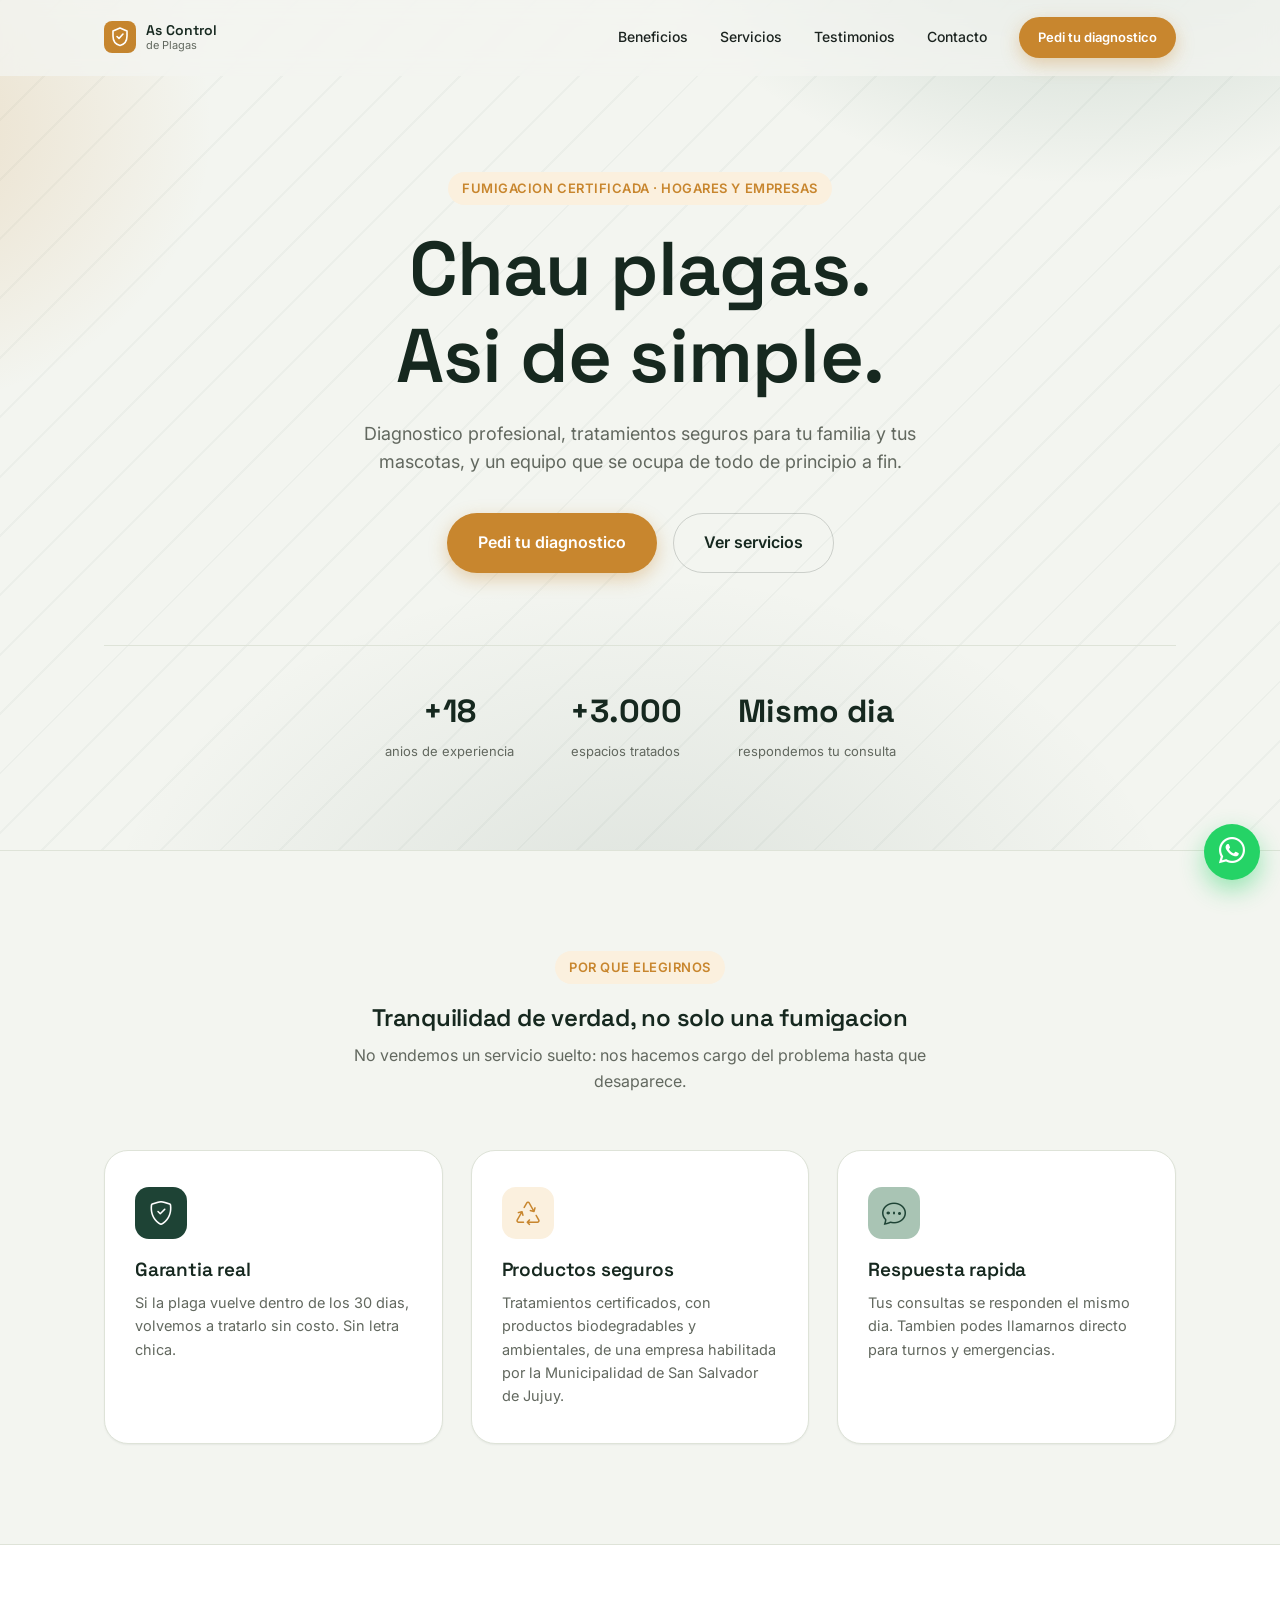
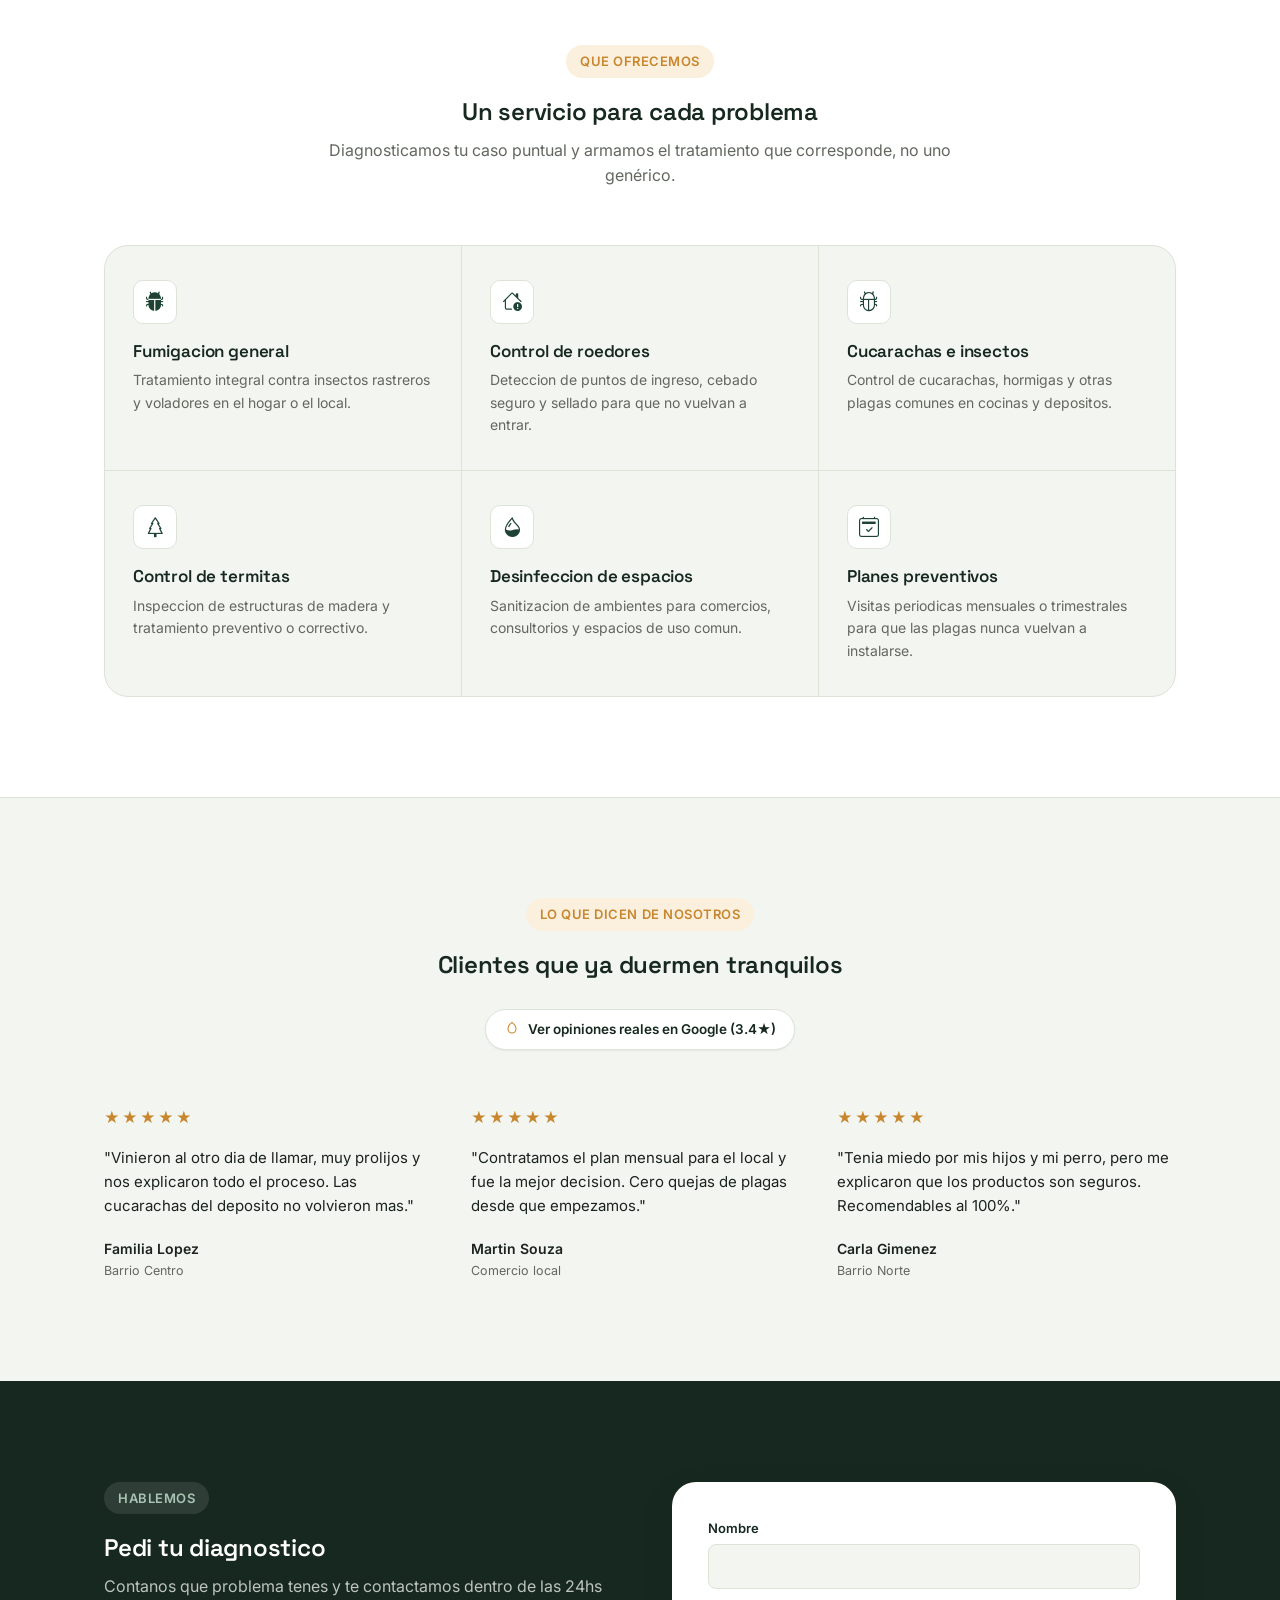
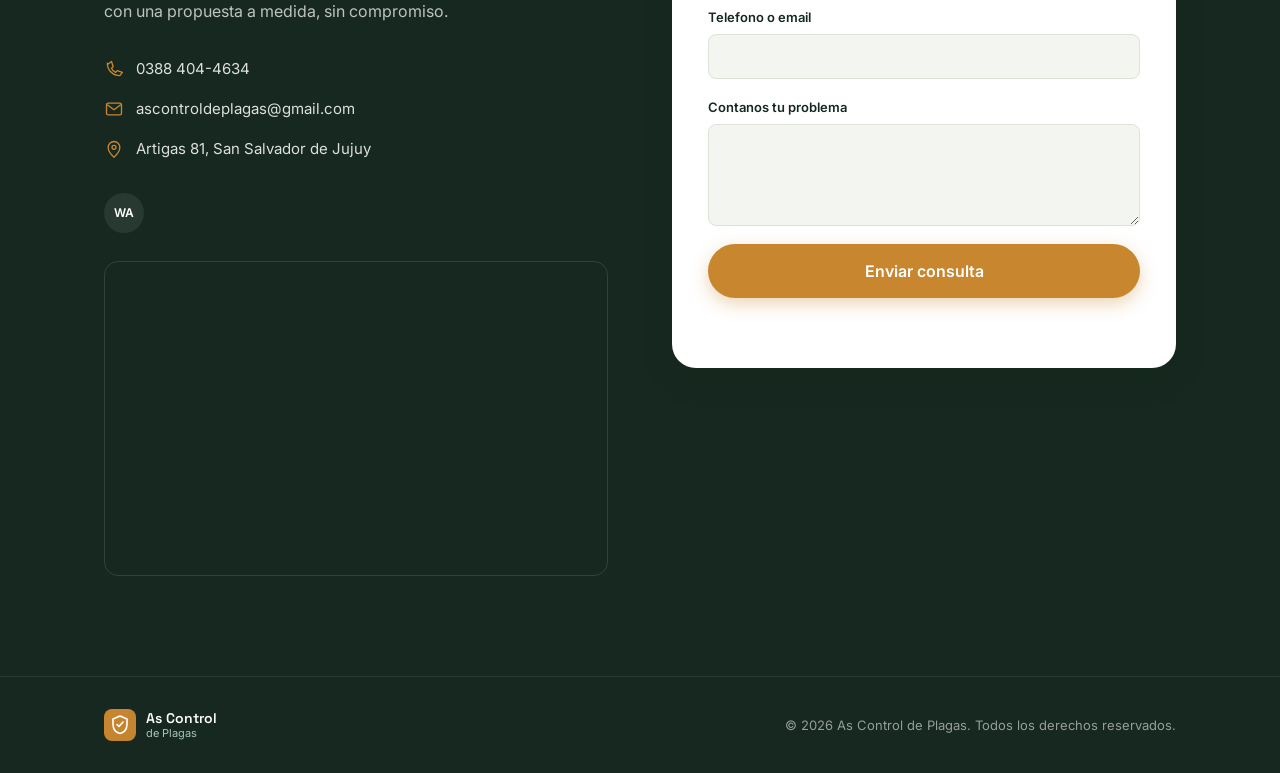
==== commit c0597dd8: "feat: rediseño de la landing con el feedback de la revision - Logo propio en SVG (antes era un cuadr" ====
--- a/index.html
+++ b/index.html
@@ -8,6 +8,7 @@
     <link rel="preconnect" href="https://fonts.googleapis.com">
     <link rel="preconnect" href="https://fonts.gstatic.com" crossorigin>
     <link href="https://fonts.googleapis.com/css2?family=Space+Grotesk:wght@500;600;700&family=Inter:wght@400;500;600&display=swap" rel="stylesheet">
+    <link rel="stylesheet" href="https://cdn.jsdelivr.net/npm/bootstrap-icons@1.11.3/font/bootstrap-icons.min.css">
     <link rel="stylesheet" href="style.css">
 </head>
 <body>
@@ -16,7 +17,17 @@
     <header class="header" id="header">
         <div class="container header__row">
             <a href="#inicio" class="brand">
-                <span class="brand__mark"></span>
+                <svg class="brand__mark" viewBox="0 0 32 32" aria-hidden="true">
+                    <rect width="32" height="32" rx="8" fill="url(#logoGradHeader)"/>
+                    <path d="M16 7l7 3v5c0 5-3 8.5-7 9.5-4-1-7-4.5-7-9.5v-5l7-3Z" fill="none" stroke="#fff" stroke-width="1.6" stroke-linejoin="round"/>
+                    <path d="M13 15.5l2 2 4-4.5" fill="none" stroke="#fff" stroke-width="1.6" stroke-linecap="round" stroke-linejoin="round"/>
+                    <defs>
+                        <linearGradient id="logoGradHeader" x1="0" y1="0" x2="32" y2="32">
+                            <stop offset="0" stop-color="#C8862E"/>
+                            <stop offset="1" stop-color="#1E4335"/>
+                        </linearGradient>
+                    </defs>
+                </svg>
                 <span class="brand__text">As Control<br><span>de Plagas</span></span>
             </a>
 
@@ -53,7 +64,7 @@
 
                 <dl class="hero__stats reveal">
                     <div class="hero__stat">
-                        <dt>+12</dt>
+                        <dt>+<span id="anios-experiencia">18</span></dt>
                         <dd>anios de experiencia</dd>
                     </div>
                     <div class="hero__stat">
@@ -61,8 +72,8 @@
                         <dd>espacios tratados</dd>
                     </div>
                     <div class="hero__stat">
-                        <dt>48hs</dt>
-                        <dd>tiempo de respuesta</dd>
+                        <dt>Mismo dia</dt>
+                        <dd>respondemos tu consulta</dd>
                     </div>
                 </dl>
             </div>
@@ -80,26 +91,26 @@
                 <div class="cards cards--3">
                     <article class="card reveal">
                         <div class="card__icon card__icon--pine" aria-hidden="true">
-                            <svg viewBox="0 0 24 24" fill="none"><path d="M12 3L4 6v6c0 4.5 3.2 7.9 8 9 4.8-1.1 8-4.5 8-9V6l-8-3Z" stroke="currentColor" stroke-width="1.6" stroke-linejoin="round"/><path d="M9 12l2 2 4-4" stroke="currentColor" stroke-width="1.6" stroke-linecap="round" stroke-linejoin="round"/></svg>
+                            <i class="bi bi-shield-check"></i>
                         </div>
                         <h3>Garantia real</h3>
-                        <p>Nos aseguramos de que la plaga quede controlada.</p>
+                        <p>Si la plaga vuelve dentro de los 30 dias, volvemos a tratarlo sin costo. Sin letra chica.</p>
                     </article>
 
                     <article class="card reveal">
                         <div class="card__icon card__icon--amber" aria-hidden="true">
-                            <svg viewBox="0 0 24 24" fill="none"><path d="M12 2c4 3 6 6.5 6 10a6 6 0 1 1-12 0c0-3.5 2-7 6-10Z" stroke="currentColor" stroke-width="1.6" stroke-linejoin="round"/></svg>
+                            <i class="bi bi-recycle"></i>
                         </div>
                         <h3>Productos seguros</h3>
-                        <p>Tratamientos certificados, con productos biodegradables y ambientales, autorizados por el Ministerio de Salud.</p>
+                        <p>Tratamientos certificados, con productos biodegradables y ambientales, de una empresa habilitada por la Municipalidad de San Salvador de Jujuy.</p>
                     </article>
 
                     <article class="card reveal">
                         <div class="card__icon card__icon--sage" aria-hidden="true">
-                            <svg viewBox="0 0 24 24" fill="none"><path d="M12 7v5l3.5 2" stroke="currentColor" stroke-width="1.6" stroke-linecap="round" stroke-linejoin="round"/><circle cx="12" cy="12" r="9" stroke="currentColor" stroke-width="1.6"/></svg>
+                            <i class="bi bi-chat-dots"></i>
                         </div>
                         <h3>Respuesta rapida</h3>
-                        <p>Turnos de lunes a sabado, con atencion especializada para emergencias los 365 dias del anio.</p>
+                        <p>Tus consultas se responden el mismo dia. Tambien podes llamarnos directo para turnos y emergencias.</p>
                     </article>
                 </div>
             </div>
@@ -117,7 +128,7 @@
                 <div class="services">
                     <article class="service reveal">
                         <div class="service__icon" aria-hidden="true">
-                            <svg viewBox="0 0 24 24" fill="none"><path d="M4 20c4-6 12-6 16 0M8 20V9m8 11V9M6 9c0-3 2.5-5 6-5s6 2 6 5" stroke="currentColor" stroke-width="1.6" stroke-linecap="round" stroke-linejoin="round"/></svg>
+                            <i class="bi bi-bug-fill"></i>
                         </div>
                         <h3>Fumigacion general</h3>
                         <p>Tratamiento integral contra insectos rastreros y voladores en el hogar o el local.</p>
@@ -125,7 +136,7 @@
 
                     <article class="service reveal">
                         <div class="service__icon" aria-hidden="true">
-                            <svg viewBox="0 0 24 24" fill="none"><circle cx="9" cy="10" r="1.2" fill="currentColor"/><path d="M4 14c1-4 3.5-8 8-8s7 4 8 8c-2 2-4.5 3-8 3s-6-1-8-3Z" stroke="currentColor" stroke-width="1.6" stroke-linejoin="round"/></svg>
+                            <i class="bi bi-house-exclamation"></i>
                         </div>
                         <h3>Control de roedores</h3>
                         <p>Deteccion de puntos de ingreso, cebado seguro y sellado para que no vuelvan a entrar.</p>
@@ -133,7 +144,7 @@
 
                     <article class="service reveal">
                         <div class="service__icon" aria-hidden="true">
-                            <svg viewBox="0 0 24 24" fill="none"><ellipse cx="12" cy="13" rx="4" ry="6" stroke="currentColor" stroke-width="1.6"/><path d="M9 8l-3-3M15 8l3-3M9 18l-3 3M15 18l3 3" stroke="currentColor" stroke-width="1.6" stroke-linecap="round"/></svg>
+                            <i class="bi bi-bug"></i>
                         </div>
                         <h3>Cucarachas e insectos</h3>
                         <p>Control de cucarachas, hormigas y otras plagas comunes en cocinas y depositos.</p>
@@ -141,7 +152,7 @@
 
                     <article class="service reveal">
                         <div class="service__icon" aria-hidden="true">
-                            <svg viewBox="0 0 24 24" fill="none"><path d="M12 2v20M5 8l7-4 7 4M5 16l7 4 7-4" stroke="currentColor" stroke-width="1.6" stroke-linecap="round" stroke-linejoin="round"/></svg>
+                            <i class="bi bi-tree"></i>
                         </div>
                         <h3>Control de termitas</h3>
                         <p>Inspeccion de estructuras de madera y tratamiento preventivo o correctivo.</p>
@@ -149,7 +160,7 @@
 
                     <article class="service reveal">
                         <div class="service__icon" aria-hidden="true">
-                            <svg viewBox="0 0 24 24" fill="none"><path d="M12 3l7 4v5c0 5-3.2 8.5-7 9.5C8.2 20.5 5 17 5 12V7l7-4Z" stroke="currentColor" stroke-width="1.6" stroke-linejoin="round"/></svg>
+                            <i class="bi bi-droplet-half"></i>
                         </div>
                         <h3>Desinfeccion de espacios</h3>
                         <p>Sanitizacion de ambientes para comercios, consultorios y espacios de uso comun.</p>
@@ -157,7 +168,7 @@
 
                     <article class="service reveal">
                         <div class="service__icon" aria-hidden="true">
-                            <svg viewBox="0 0 24 24" fill="none"><rect x="4" y="5" width="16" height="15" rx="2" stroke="currentColor" stroke-width="1.6"/><path d="M4 10h16M9 3v4M15 3v4" stroke="currentColor" stroke-width="1.6" stroke-linecap="round"/></svg>
+                            <i class="bi bi-calendar2-check"></i>
                         </div>
                         <h3>Planes preventivos</h3>
                         <p>Visitas periodicas mensuales o trimestrales para que las plagas nunca vuelvan a instalarse.</p>
@@ -191,10 +202,10 @@
 
                     <article class="testimonial reveal">
                         <div class="testimonial__stars" aria-label="5 de 5 estrellas">★★★★★</div>
-                        <p>"Contratamos el plan mensual para el restaurante y fue la mejor decision. Cero quejas de plagas desde que empezamos."</p>
+                        <p>"Contratamos el plan mensual para el local y fue la mejor decision. Cero quejas de plagas desde que empezamos."</p>
                         <div class="testimonial__author">
                             <span class="testimonial__name">Martin Souza</span>
-                            <span class="testimonial__role">Dueno, Restaurante El Fogon</span>
+                            <span class="testimonial__role">Comercio local</span>
                         </div>
                     </article>
 
@@ -275,15 +286,25 @@
     <footer class="footer">
         <div class="container footer__row">
             <a href="#inicio" class="brand brand--footer">
-                <span class="brand__mark"></span>
+                <svg class="brand__mark" viewBox="0 0 32 32" aria-hidden="true">
+                    <rect width="32" height="32" rx="8" fill="url(#logoGradFooter)"/>
+                    <path d="M16 7l7 3v5c0 5-3 8.5-7 9.5-4-1-7-4.5-7-9.5v-5l7-3Z" fill="none" stroke="#fff" stroke-width="1.6" stroke-linejoin="round"/>
+                    <path d="M13 15.5l2 2 4-4.5" fill="none" stroke="#fff" stroke-width="1.6" stroke-linecap="round" stroke-linejoin="round"/>
+                    <defs>
+                        <linearGradient id="logoGradFooter" x1="0" y1="0" x2="32" y2="32">
+                            <stop offset="0" stop-color="#C8862E"/>
+                            <stop offset="1" stop-color="#1E4335"/>
+                        </linearGradient>
+                    </defs>
+                </svg>
                 <span class="brand__text">As Control<br><span>de Plagas</span></span>
             </a>
             <p class="footer__copy">© <span id="anio-actual"></span> As Control de Plagas. Todos los derechos reservados.</p>
         </div>
     </footer>
 
-    <a href="#contacto" class="fab" aria-label="Pedir diagnostico">
-        <svg viewBox="0 0 24 24" fill="none"><path d="M4 5c0 8.3 6.7 15 15 15l3-4-6-2-2 2c-2.5-1-4-2.5-5-5l2-2-2-6-4 3Z" stroke="currentColor" stroke-width="1.7" stroke-linejoin="round"/></svg>
+    <a href="https://wa.me/5493884044634" target="_blank" rel="noopener" class="fab" aria-label="Escribinos por WhatsApp">
+        <i class="bi bi-whatsapp"></i>
     </a>
 
     <script src="script.js"></script>
--- a/style.css
+++ b/style.css
@@ -14,6 +14,7 @@
 
     --color-amber:#C8862E;
     --color-amber-bg:#FBF0DE;
+    --color-whatsapp:#25D366;
 
     --font-display:"Space Grotesk", sans-serif;
     --font-body:"Inter", sans-serif;
@@ -137,8 +138,6 @@
 .brand__mark{
     width:32px;
     height:32px;
-    border-radius:8px;
-    background:linear-gradient(135deg, var(--color-amber), var(--color-pine-700));
     flex-shrink:0;
 }
 
@@ -182,7 +181,8 @@
     background:var(--color-amber);
     transition:right .22s ease;
 }
-.nav__link:hover::after{right:0;}
+.nav__link:hover::after, .nav__link.is-active::after{right:0;}
+.nav__link.is-active{color:var(--color-amber);}
 
 .nav-toggle{
     display:none;
@@ -222,8 +222,10 @@
     inset:0;
     z-index:-1;
     background:
-        radial-gradient(640px 420px at 82% -10%, rgba(76,122,99,0.22), transparent 65%),
-        radial-gradient(520px 420px at -5% 20%, rgba(200,134,46,0.16), transparent 60%),
+        radial-gradient(760px 520px at 85% -15%, rgba(76,122,99,0.3), transparent 60%),
+        radial-gradient(620px 520px at -10% 15%, rgba(200,134,46,0.22), transparent 55%),
+        radial-gradient(900px 600px at 50% 110%, rgba(30,67,53,0.1), transparent 60%),
+        repeating-linear-gradient(135deg, rgba(30,67,53,0.035) 0px, rgba(30,67,53,0.035) 2px, transparent 2px, transparent 42px),
         var(--color-bg);
 }
 
@@ -288,8 +290,9 @@
 
 /* ---------- secciones genericas ---------- */
 
-.section{padding:100px 0;}
+.section{padding:100px 0; border-top:1px solid var(--color-border);}
 .section--alt{background:var(--color-surface);}
+.section--dark{border-top-color:transparent;}
 
 .section__head{
     text-align:center;
@@ -349,7 +352,7 @@
     justify-content:center;
     margin-bottom:20px;
 }
-.card__icon svg{width:26px; height:26px;}
+.card__icon i{font-size:24px; line-height:1;}
 .card__icon--pine{background:var(--color-pine-700); color:#fff;}
 .card__icon--amber{background:var(--color-amber-bg); color:var(--color-amber);}
 .card__icon--sage{background:var(--color-sage-200); color:var(--color-pine-700);}
@@ -375,6 +378,12 @@
     transition:background-color .2s ease;
 }
 .service:hover{background:var(--color-surface);}
+.service:hover .service__icon{
+    background:var(--color-pine-700);
+    border-color:var(--color-pine-700);
+    color:#fff;
+    transform:scale(1.08);
+}
 
 .service__icon{
     width:44px;
@@ -387,8 +396,9 @@
     align-items:center;
     justify-content:center;
     margin-bottom:18px;
-}
-.service__icon svg{width:22px; height:22px;}
+    transition:background-color .2s ease, border-color .2s ease, color .2s ease, transform .2s ease;
+}
+.service__icon i{font-size:20px; line-height:1;}
 
 .service h3{font-size:17px; margin-bottom:8px;}
 .service p{color:var(--color-text-muted); font-size:14px;}
@@ -535,7 +545,7 @@
     margin:0;
 }
 
-/* ---------- boton flotante mobile ---------- */
+/* ---------- boton flotante de WhatsApp ---------- */
 
 .fab{
     position:fixed;
@@ -544,15 +554,17 @@
     width:56px;
     height:56px;
     border-radius:100px;
-    background:var(--color-amber);
+    background:var(--color-whatsapp);
     color:#fff;
-    display:none;
+    display:flex;
     align-items:center;
     justify-content:center;
-    box-shadow:0 10px 24px rgba(200,134,46,0.45);
+    box-shadow:0 10px 24px rgba(37,211,102,0.45);
     z-index:90;
-}
-.fab svg{width:24px; height:24px;}
+    transition:transform .2s ease, box-shadow .2s ease;
+}
+.fab:hover{transform:translateY(-3px); box-shadow:0 14px 30px rgba(37,211,102,0.55);}
+.fab i{font-size:26px;}
 
 /* ---------- animacion scroll-reveal ---------- */
 
@@ -609,7 +621,8 @@
     .cards--3{grid-template-columns:1fr;}
     .services{grid-template-columns:1fr;}
 
-    .fab{display:flex;}
+    .fab{width:50px; height:50px;}
+    .fab i{font-size:23px;}
 }
 
 @media (max-width:480px){
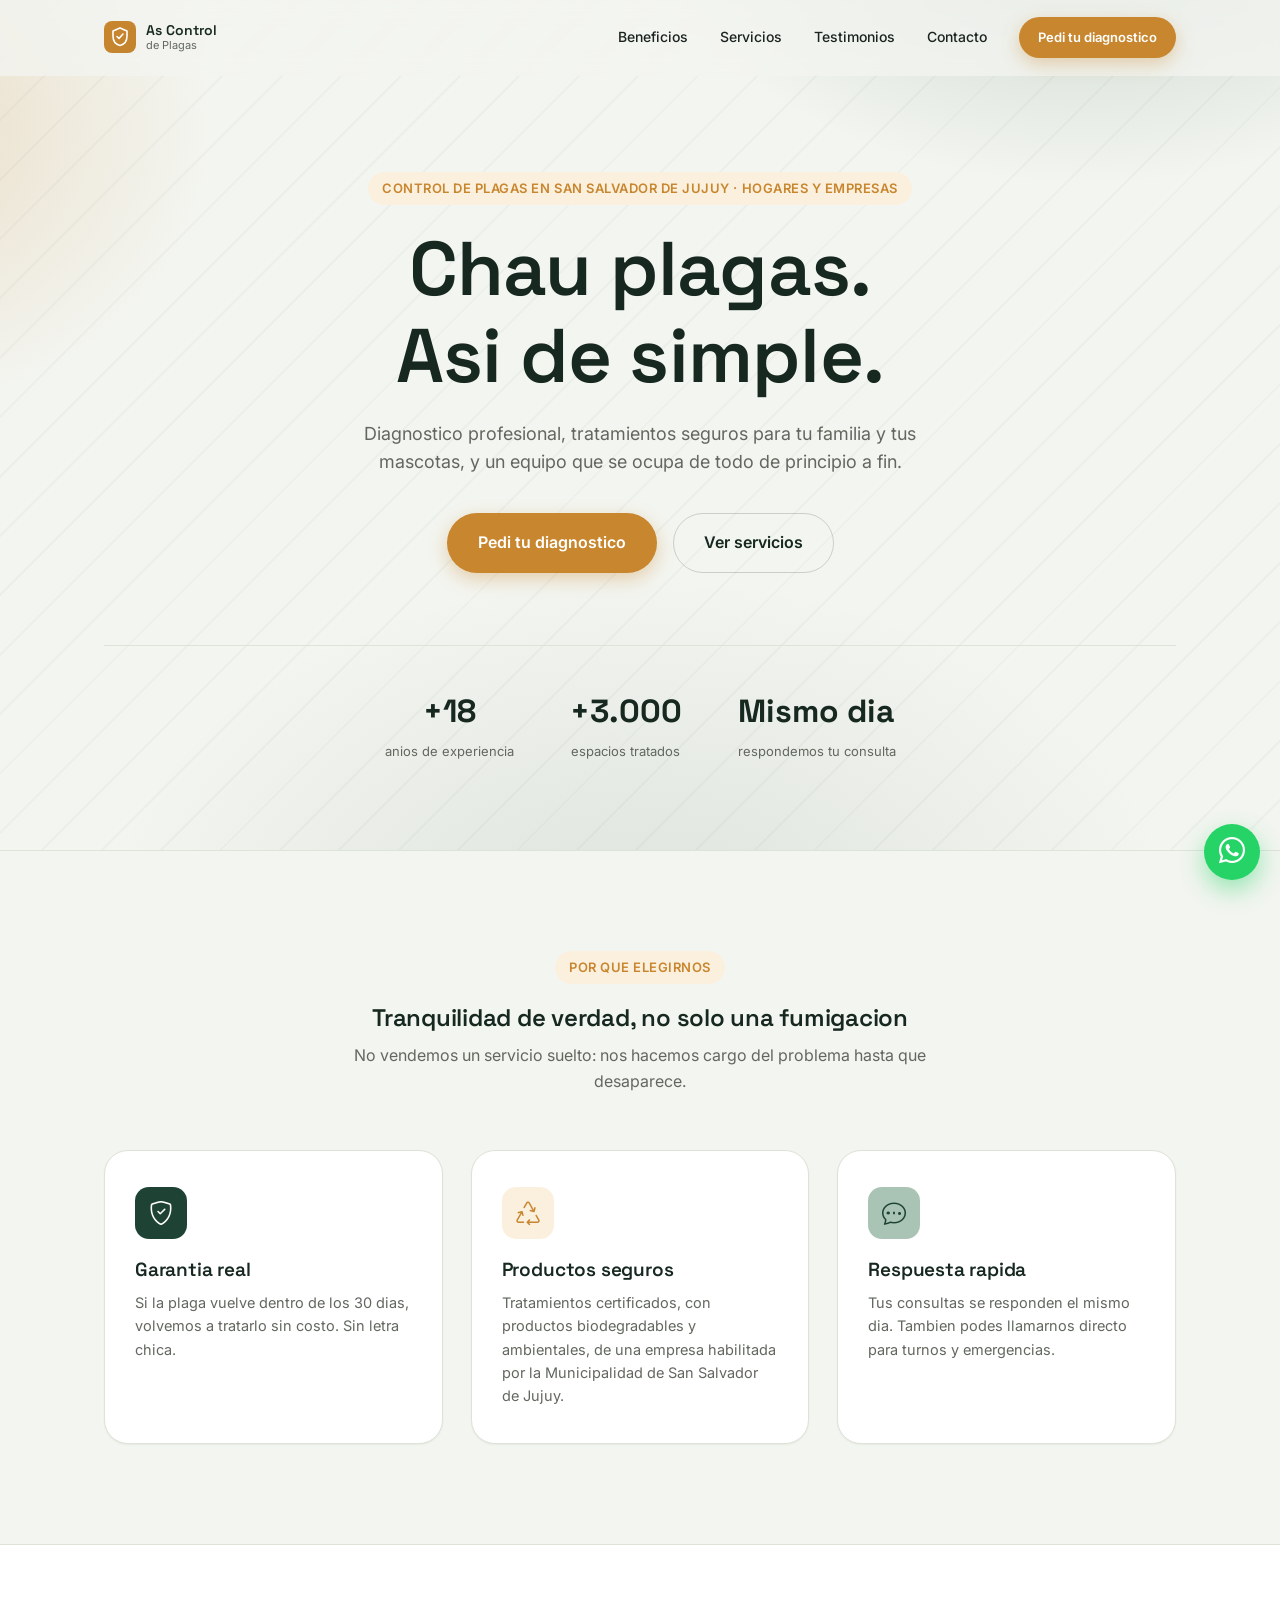
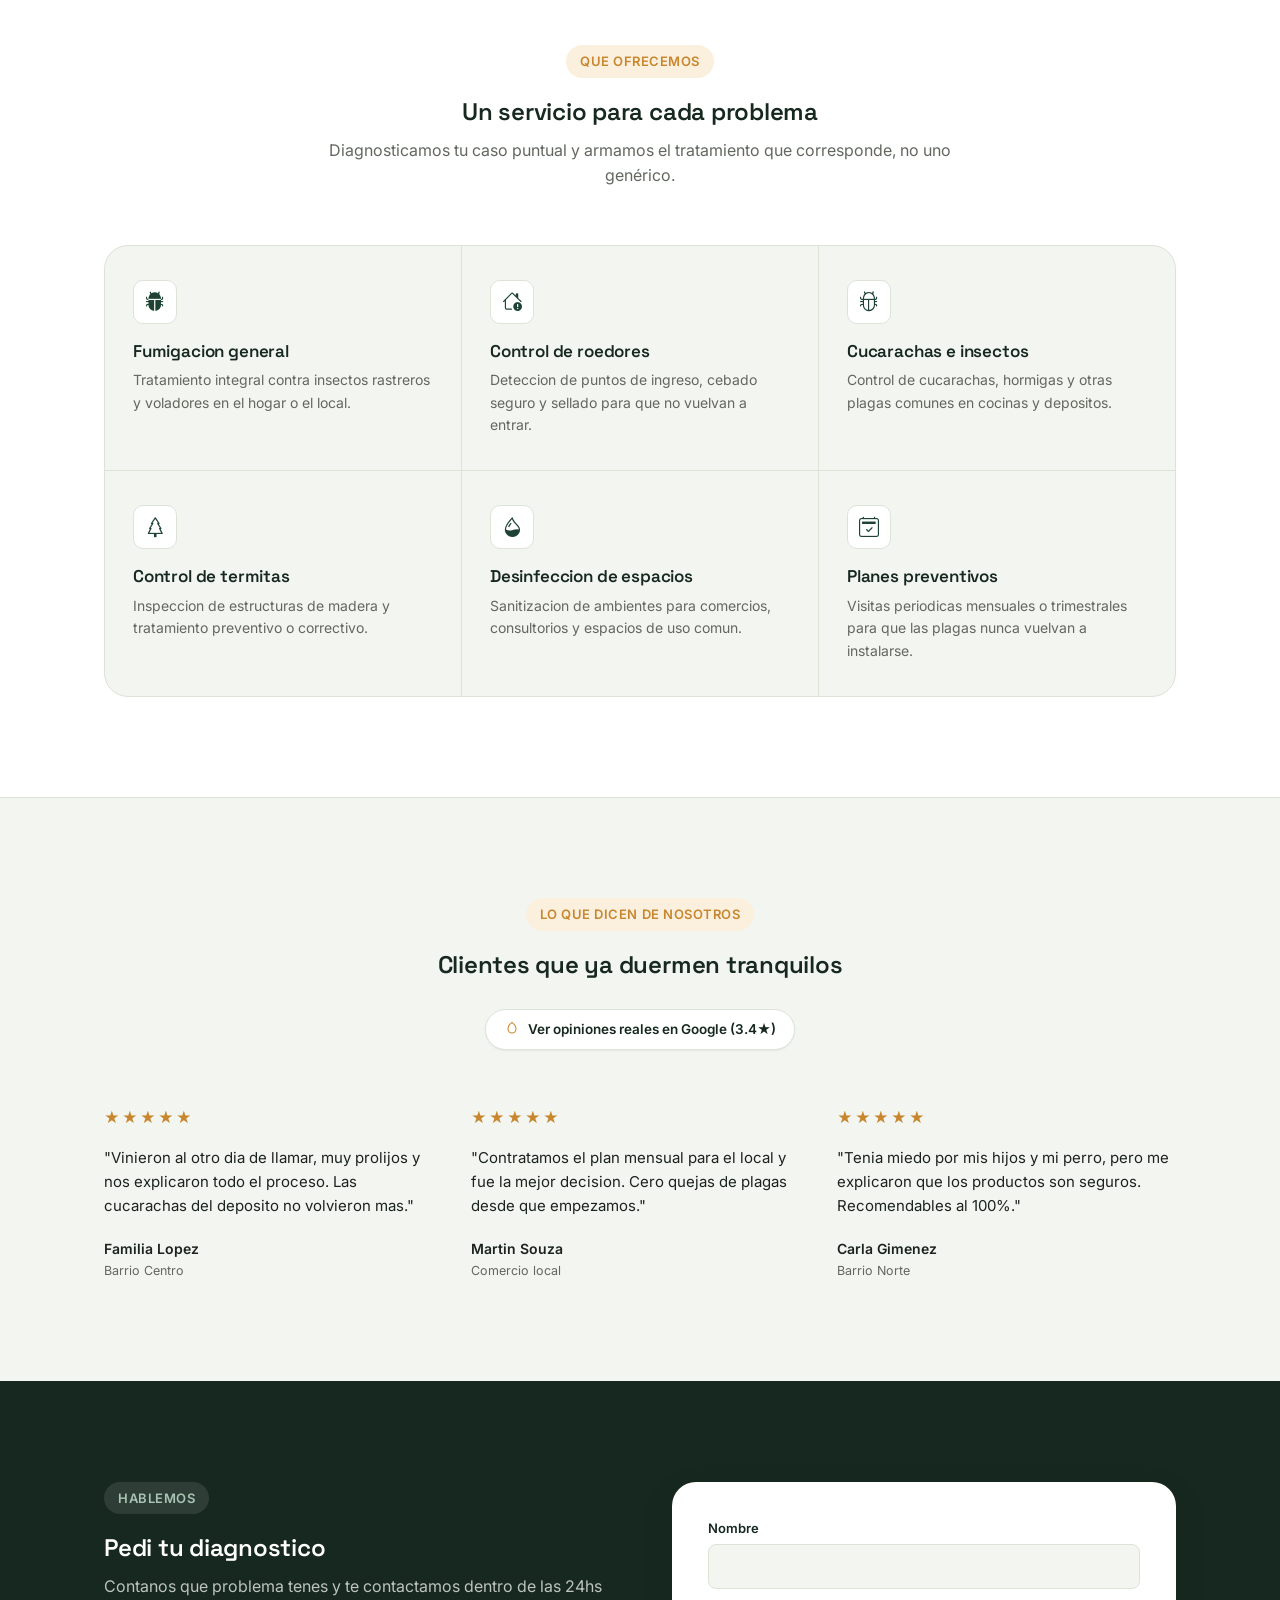
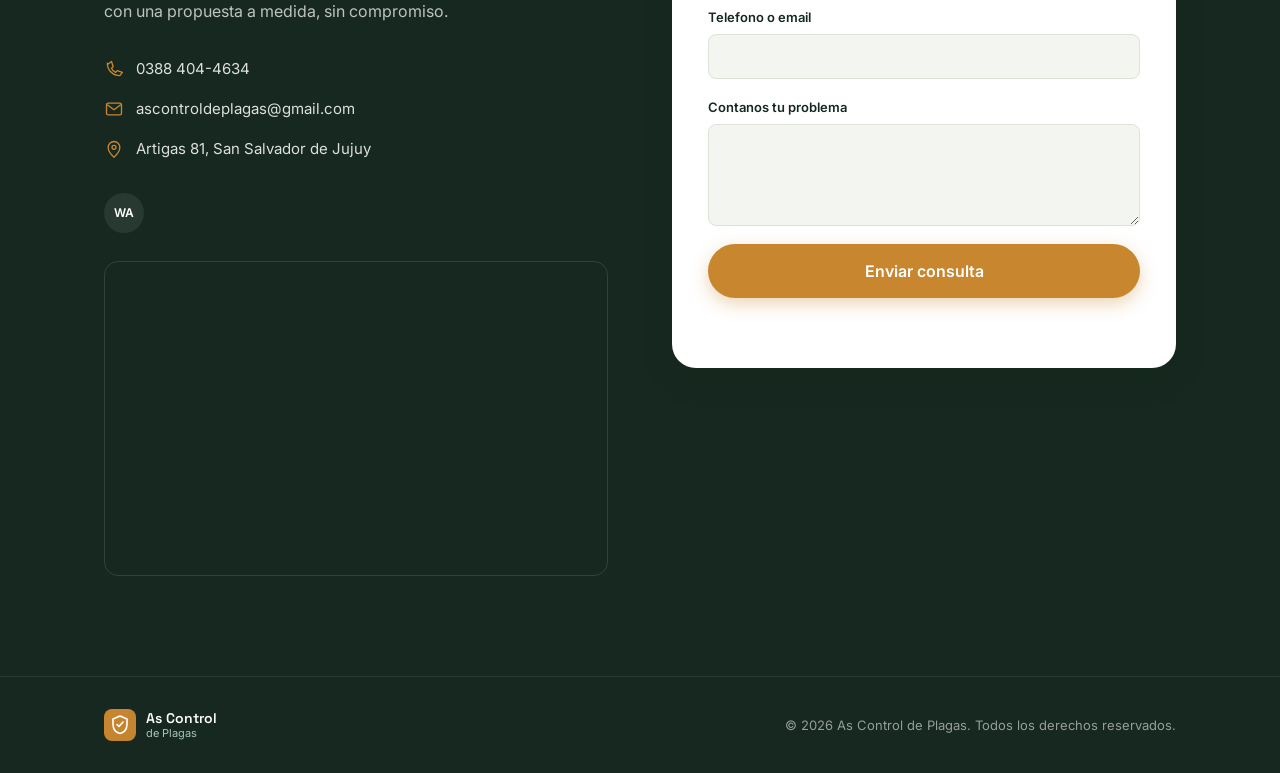
==== commit 5b132472: "feat: SEO local para aparecer en busquedas de control de plagas en Jujuy - title y meta description " ====
--- a/index.html
+++ b/index.html
@@ -3,8 +3,40 @@
 <head>
     <meta charset="UTF-8">
     <meta name="viewport" content="width=device-width, initial-scale=1">
-    <title>As Control de Plagas — Fumigacion profesional</title>
-    <meta name="description" content="Fumigacion y control de plagas para hogares y empresas. Diagnostico profesional, productos certificados y atencion especializada.">
+    <title>Control de plagas y fumigación en San Salvador de Jujuy | As Control de Plagas</title>
+    <meta name="description" content="Empresa de control de plagas y fumigación en San Salvador de Jujuy: roedores, cucarachas, termitas y desinfección para hogares y comercios. Habilitada por la Municipalidad. Pedí tu diagnóstico.">
+    <link rel="canonical" href="https://www.ascontroldeplagas.com.ar/">
+    <meta property="og:type" content="website">
+    <meta property="og:locale" content="es_AR">
+    <meta property="og:site_name" content="As Control de Plagas">
+    <meta property="og:title" content="Control de plagas y fumigación en San Salvador de Jujuy | As Control de Plagas">
+    <meta property="og:description" content="Fumigación y control de plagas para hogares y comercios en Jujuy. Empresa habilitada por la Municipalidad.">
+    <meta property="og:url" content="https://www.ascontroldeplagas.com.ar/">
+    <script type="application/ld+json">
+    {
+        "@context": "https://schema.org",
+        "@type": "PestControlService",
+        "name": "As Control de Plagas",
+        "url": "https://www.ascontroldeplagas.com.ar/",
+        "telephone": "+54 388 404-4634",
+        "email": "ascontroldeplagas@gmail.com",
+        "description": "Empresa de control de plagas y fumigación en San Salvador de Jujuy. Roedores, cucarachas, termitas y desinfección para hogares y comercios.",
+        "address": {
+            "@type": "PostalAddress",
+            "streetAddress": "Artigas 81",
+            "addressLocality": "San Salvador de Jujuy",
+            "addressRegion": "Jujuy",
+            "postalCode": "4600",
+            "addressCountry": "AR"
+        },
+        "geo": {
+            "@type": "GeoCoordinates",
+            "latitude": -24.1792754,
+            "longitude": -65.3353147
+        },
+        "areaServed": "San Salvador de Jujuy"
+    }
+    </script>
     <link rel="preconnect" href="https://fonts.googleapis.com">
     <link rel="preconnect" href="https://fonts.gstatic.com" crossorigin>
     <link href="https://fonts.googleapis.com/css2?family=Space+Grotesk:wght@500;600;700&family=Inter:wght@400;500;600&display=swap" rel="stylesheet">
@@ -51,7 +83,7 @@
         <section class="hero" id="inicio">
             <div class="hero__bg" aria-hidden="true"></div>
             <div class="container hero__inner">
-                <p class="eyebrow reveal">Fumigacion certificada · Hogares y empresas</p>
+                <p class="eyebrow reveal">Control de plagas en San Salvador de Jujuy · Hogares y empresas</p>
                 <h1 class="hero__title reveal">Chau plagas.<br>Asi de simple.</h1>
                 <p class="hero__subtitle reveal">
                     Diagnostico profesional, tratamientos seguros para tu familia y tus mascotas,
